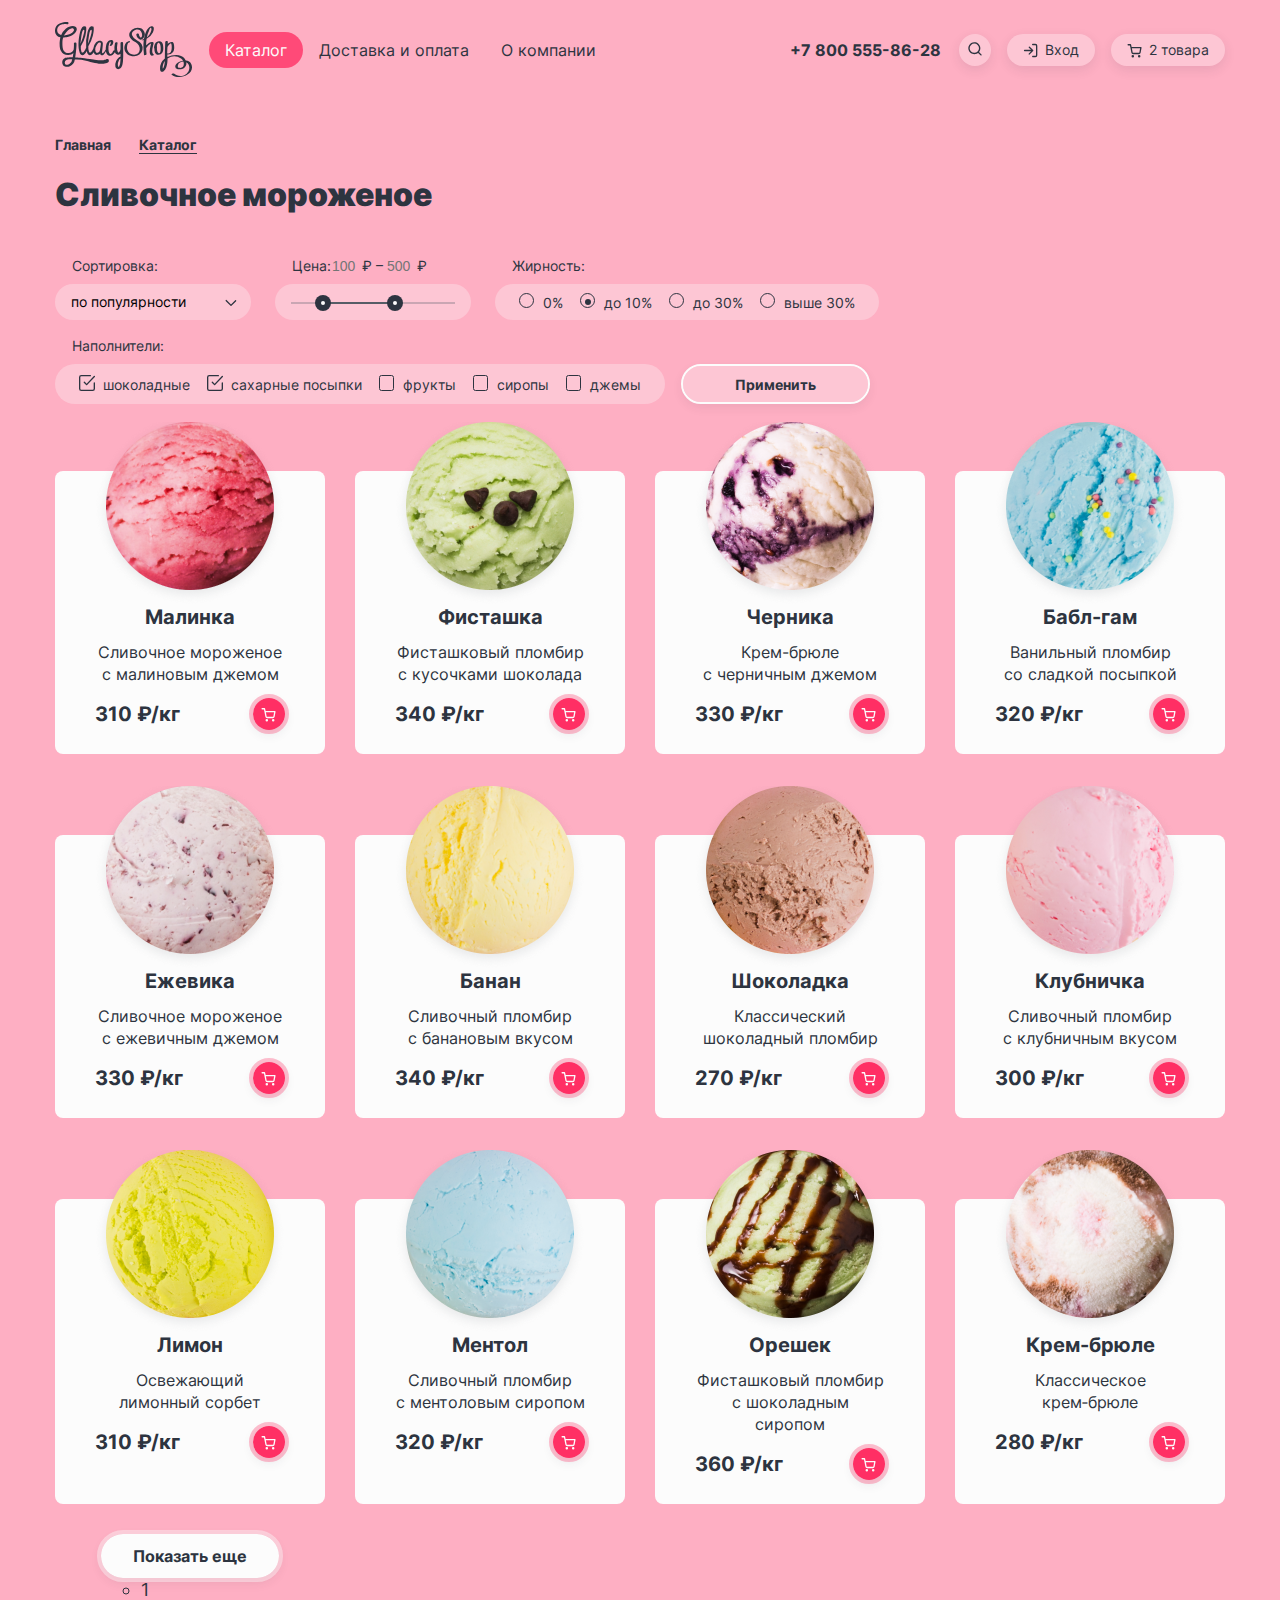
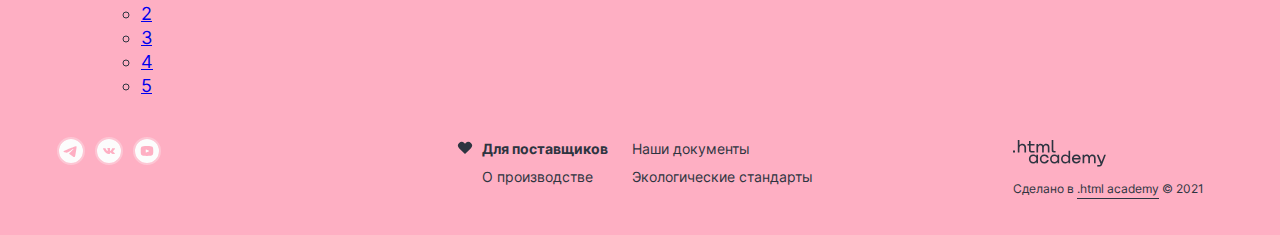
==== catalog.html @ 46d8afb8 "pagination-html" ====
<!DOCTYPE html>
<html lang="ru">

  <head>
    <meta charset="utf-8">
    <title>HTML Academy: Глейси</title>
    <link rel="stylesheet" href="styles/styles.css">
    <link rel="icon" href="favicon.ico"> <!-- 32×32 -->
  </head>

  <body class="body-pink body-blue body-orange">
    <div class="wrapper">
      <header class="main-header">
        <a class="logo-link logo-link-catalog" href="index.html">
          <img class="logo logo-header" src="images/logo-icon.svg" width="137" height="55.72"
            alt="Логотип интернет-магазина Глейси.">
        </a>
        <nav class="navigation-menu">
          <ul class="navigation-menu-list">
            <li class="navigation-menu-item">
              <button class="button button-link button-catalog button-link-current">
                Каталог
              </button>
              <div class="navigation-menu-within">
                <ul class="catalog-within-list">
                  <li class="catalog-within-item">
                    <a class="within-item-link button-within within-item-link-special" href="#">Новинки</a>
                  </li>
                  <li class="catalog-within-item">
                    <a class="within-item-link button-within" href="#">Сливочное</a>
                  </li>
                  <li class="catalog-within-item">
                    <a class="within-item-link button-within" href="#">Щербеты</a>
                  </li>
                  <li class="catalog-within-item">
                    <a class="within-item-link button-within" href="#">Фруктовый лед</a>
                  </li>
                  <li class="catalog-within-item">
                    <a class="within-item-link button-within" href="#">Мелорин</a>
                  </li>
                </ul>
              </div>
            </li>
            <li class="navigation-menu-item">
              <a class="button button-link" href="#">Доставка и оплата</a>
            </li>
            <li class="navigation-menu-item">
              <a class="button button-link" href="#">О компании</a>
            </li>
          </ul>
        </nav>
        <nav class="navigation-user">
          <ul class="navigation-user-list">
            <li class="navigation-user-item navigation-user-item-phone">
              <div class="header-contact">
                <h2 class="visually-hidden">Звоните на</h2>
                <a class="button button-link header-contact-phone" href="tel:+78005558628">+7 800 555-86-28</a>
              </div>
            </li>
            <li class="navigation-user-item">
              <button class="button button-header search-button" type="submit" value="Найти">
                <h2 class="visually-hidden">Найти</h2>
                <svg width="16" height="17" viewBox="0 0 16 17" fill="currentColor" xmlns="http://www.w3.org/2000/svg">
                  <path fill-rule="evenodd" clip-rule="evenodd"
                    d="M2.66 8.19a4.67 4.67 0 1 1 9.34 0 4.67 4.67 0 0 1-9.34 0Zm8.42 4.69a6 6 0 1 1 .94-.94l2.45 2.44a.67.67 0 1 1-.94.95l-2.45-2.45Z" />
                </svg>
              </button>
              <div class="popover popover-search">
                <form class="search-form">
                  <label class="visually-hidden" for="search-form">Введите наименование товара в поле для поиска</label>
                  <input class="field field-search-form" type="search" name="search-form" placeholder="Поиск по сайту"
                    id="search-form" required>
                  <button class="delete-button delete-button-search" type="reset">
                    <span class="visually-hidden">Удалить наименование из поля поиска</span>
                  </button>
                </form>
              </div>
            </li>
            <li class="navigation-user-item">
              <button class="button button-header log-in-button" type="button">
                <svg class="log-in-button-icon" width="16" height="17" viewBox="0 0 16 17" fill="currentColor"
                  xmlns="http://www.w3.org/2000/svg">
                  <path fill-rule="evenodd" clip-rule="evenodd"
                    d="M9 2.52c0-.36.3-.66.67-.66h2.66a2 2 0 0 1 2 2v9.33a2 2 0 0 1-2 2H9.67a.67.67 0 0 1 0-1.33h2.66a.67.67 0 0 0 .67-.67V3.86a.67.67 0 0 0-.67-.67H9.67A.67.67 0 0 1 9 2.52Zm-3.14 2.2a.67.67 0 0 1 .94 0l3.33 3.33a.69.69 0 0 1 .13.18.66.66 0 0 1-.13.77L6.8 12.33a.67.67 0 1 1-.94-.94l2.2-2.2h-6.4a.67.67 0 1 1 0-1.33h6.4l-2.2-2.2a.67.67 0 0 1 0-.94Z" />
                </svg>
                Вход
              </button>
              <div class="popover popover-log-in">
                <h2 class="popover-header-text">Личный кабинет</h2>
                <form class="log-in-email-form" method="get">
                  <label class="visually-hidden" for="log-in-email">Введите ваш е-майл</label>
                  <input class="field field-log-in-email" type="email" name="e-mail" placeholder="email@example.com"
                    id="log-in-email" required>
                  <label class="visually-hidden" for="log-in-password">Введите ваш пароль</label>
                  <input class="field field-log-in-password" type="password" name="password" id="log-in-password"
                    placeholder="000000" required>
                </form>
                <div class="popover-buttons">
                  <button class="button button-popover button-popover-get-in" type="submit"
                    value="log-in">Войти</button>
                  <a class="popover-link popover-link-forgot-password" href="#">Забыли пароль?</a>
                  <a class="popover-link popover-link-registration" href="#">Регистрация</a>
                </div>
              </div>
            </li>
            <li class="navigation-user-item">
              <button class="button button-header basket-button" type="button">
                <svg class="basket-button-icon" width="16" height="17" viewBox="0 0 16 17" fill="currentColor"
                  xmlns="http://www.w3.org/2000/svg">
                  <path fill-rule="evenodd" clip-rule="evenodd"
                    d="M1.17 2.1a.67.67 0 0 0 0 1.34h1.77l.47 2.34v.05l.97 4.83a1.83 1.83 0 0 0 1.82 1.47h5.62a1.83 1.83 0 0 0 1.82-1.47l.93-4.86a.67.67 0 0 0-.66-.8h-9.3l-.47-2.36a.67.67 0 0 0-.66-.53H1.17Zm4.52 8.3-.81-4.06h8.23l-.78 4.07a.5.5 0 0 1-.49.39H6.18a.5.5 0 0 1-.49-.4Zm-1.13 3.96a1.25 1.25 0 1 1 2.49 0 1.25 1.25 0 0 1-2.5 0Zm6.37 0a1.25 1.25 0 1 1 2.5 0 1.25 1.25 0 0 1-2.5 0Z" />
                </svg>
                <span class="basket-number-of-products">
                  2
                </span>
                товара
              </button>
              <div class="popover popover-basket">
                <h2 class="popover-header-text">Корзина</h2>
                <ul class="basket-list">
                  <li class="basket-item">
                    <a class="basket-link" href="#">
                      <img class="basket-image basket-item-image-rasberry-ice-cream"
                        src="./images/rasberry-scoop-mini.png" width="46" height="46" alt="Морожное Малинка.">
                      <p class="basket-item-description">Малинка</p>
                      <p class="basket-item-description-amount">1 кг х 310 ₽</p>
                      <span class="basket-item-amount">
                        310 ₽
                      </span>
                    </a>
                    <button class="delete-button">
                      <span class="visually-hidden">Удалить товар из корзины</span>
                    </button>
                  </li>
                  <li class="basket-item">
                    <a class="basket-link" href="#">
                      <img class="basket-image basket-item-image-bubble-gum-ice-cream"
                        src="./images/bubble-gum-scoop-mini.png" width="46" height="46" alt="Морожное Бабл-гам.">
                      <p class="basket-item-description">Бабл-гам</p>
                      <p class="basket-item-description-amount">1,5 кг х 320 ₽</p>
                      <span class="basket-item-amount">
                        480 ₽
                      </span>
                    </a>
                    <button class="delete-button">
                      <span class="visually-hidden">Удалить товар из корзины</span>
                    </button>
                  </li>
                </ul>
                <div class="popover-buttons popover-buttons-basket">
                  <a class="button button-popover popover-basket-button" href="#">Оформить заказ</a>
                  <p class="full-amount-text">Итого: 790 ₽</p>
                </div>
              </div>
              <div class="popover popover-basket-no-items">
                <span class="popover-basket-no-items-text">Ваша корзина пока пуста</span>
              </div>
            </li>
          </ul>
        </nav>
      </header>
      <main class="main-container main-inner">
        <section class="catalog-filter-block">
          <header class="inner-header">
            <h1 class="inner-header-title">Сливочное мороженое</h1>
            <ul class="breadcrumbs">
              <li class="breadcrumbs-item">
                <a class="breadcrumbs-link" href="index.html">Главная</a>
              </li>
              <li class="breadcrumbs-item">
                <a class="breadcrumbs-link breadcrumbs-link-current" href="#">Каталог</a>
              </li>
            </ul>
          </header>
          <div class="sorted-form-block">
            <h2 class="visually-hidden">Список гостиниц с фильтрами</h2>
            <form class="catalog-filter" action="https://echo.htmlacademy.ru/" method="get">
              <fieldset class="catalog-filter-group">
                <legend class="catalog-filter-title">Сортировка:</legend>
                <select class="select-control" aria-label="Сортировка">
                  <option value="cheap">по популярности</option>
                  <option value="expensive">по цене</option>
                  <option value="popular">по названию</option>
                </select>
              </fieldset>
              <fieldset class="catalog-filter-group catalog-filter-price-group">
                <legend class="catalog-filter-title catalog-filter-title-price">Цена:</legend>
                <div class="catalog-filter-price-range">
                  <input class="catalog-filter-price-range-field" type="number" name="product-price" placeholder="100"
                    id="from"><label class="catalog-filter-price-range-label" for="from">₽ &ndash;&nbsp;</label>
                  <input class="catalog-filter-price-range-field" type="number" name="product-price" placeholder="500"
                    id="to"><label class="catalog-filter-price-range-label" for="to">₽</label>
                </div>
                <div class="range-scale">
                  <div class="range-bar">
                    <button class="range-toggle toggle-min">
                      <span class="visually-hidden">Изменить минимальную цену.</span>
                    </button>
                    <button class="range-toggle toggle-max">
                      <span class="visually-hidden">Изменить максимальную цену.</span>
                    </button>
                  </div>
                </div>
              </fieldset>
              <fieldset class="catalog-filter-group">
                <legend class="catalog-filter-title">Жирность:</legend>
                <div class="control-field">
                  <label class="control">
                    <input class="visually-hidden control-input" type="radio" name="product-group" value="0%">
                    <span class="control-label control-mark-radio">0%</span>
                  </label>
                  <label class="control">
                    <input class="visually-hidden control-input" type="radio" name="product-group" value="less-then-10%"
                      checked>
                    <span class="control-label control-mark-radio">до 10%</span>
                  </label>
                  <label class="control">
                    <input class="visually-hidden control-input" type="radio" name="product-group"
                      value="less-then-30%">
                    <span class="control-label control-mark-radio">до 30%</span>
                  </label>
                  <label class="control">
                    <input class="visually-hidden control-input" type="radio" name="product-group"
                      value="more-then-30%">
                    <span class="control-label control-mark-radio">выше 30%</span>
                  </label>
                </div>
              </fieldset>
              <fieldset class="catalog-filter-group">
                <legend class="catalog-filter-title">Наполнители:</legend>
                <div class="control-field control-field-checkbox">
                  <label class="control">
                    <input class="visually-hidden control-input" type="checkbox" name="control-pool" checked>
                    <span class="control-label control-mark-checkbox">шоколадные</span>
                  </label>
                  <label class="control">
                    <input class="visually-hidden control-input" type="checkbox" name="control-carpark" checked>
                    <span class="control-label control-mark-checkbox">сахарные посыпки</span>
                  </label>
                  <label class="control">
                    <input class="visually-hidden control-input" type="checkbox" name="control-wi-fi">
                    <span class="control-label control-mark-checkbox">фрукты</span>
                  </label>
                  <label class="control">
                    <input class="visually-hidden control-input" type="checkbox" name="control-wi-fi">
                    <span class="control-label control-mark-checkbox">сиропы</span>
                  </label>
                  <label class="control">
                    <input class="visually-hidden control-input" type="checkbox" name="control-wi-fi">
                    <span class="control-label control-mark-checkbox">джемы</span>
                  </label>
                </div>
              </fieldset>
              <button class="button catalog-filter-button" type="submit">Применить</button>
            </form>
          </div>
        </section>
        <section class="ice-cream-catalog popular-ice-cream">
          <h2 class="visually-hidden">Отсортированные виды нашего мороженого</h2>
          <ul class="popular-ice-cream-list">
            <li class="popular-ice-cream-item">
              <h3 class="popular-ice-cream-item-title">Малинка</h3>
              <p class="popular-ice-cream-item-text">Сливочное мороженое с малиновым джемом</p>
              <img class="popular-ice-cream-item-image image-rasberry-scoope"
                src="images/scoops-images/rasberry-scoop.png" width="270" height="184" alt="Малинка.">
              <div class="price-and-button">
                <b class="price">310 ₽/кг</b>
                <button class="button button-popover basket-item-button" type="button">
                  <svg width="16" height="17" viewBox="0 0 16 17" fill="currentColor"
                    xmlns="http://www.w3.org/2000/svg">
                    <path fill-rule="evenodd" clip-rule="evenodd"
                      d="M1.17 2.1a.67.67 0 0 0 0 1.34h1.77l.47 2.34v.05l.97 4.83a1.83 1.83 0 0 0 1.82 1.47h5.62a1.83 1.83 0 0 0 1.82-1.47l.93-4.86a.67.67 0 0 0-.66-.8h-9.3l-.47-2.36a.67.67 0 0 0-.66-.53H1.17Zm4.52 8.3-.81-4.06h8.23l-.78 4.07a.5.5 0 0 1-.49.39H6.18a.5.5 0 0 1-.49-.4Zm-1.13 3.96a1.25 1.25 0 1 1 2.49 0 1.25 1.25 0 0 1-2.5 0Zm6.37 0a1.25 1.25 0 1 1 2.5 0 1.25 1.25 0 0 1-2.5 0Z" />
                  </svg>
                </button>
              </div>
            </li>
            <li class="popular-ice-cream-item">
              <h3 class="popular-ice-cream-item-title">Фисташка</h3>
              <p class="popular-ice-cream-item-text">Фисташковый пломбир с кусочками шоколада</p>
              <img class="popular-ice-cream-item-image image-pistachio-scoope"
                src="images/scoops-images/pistachio-scoop.png" width="270" height="184" alt="Фисташка.">
              <div class="price-and-button">
                <b class="price">340 ₽/кг</b>
                <button class="button button-popover basket-item-button" type="button">
                  <svg width="16" height="17" viewBox="0 0 16 17" fill="currentColor"
                    xmlns="http://www.w3.org/2000/svg">
                    <path fill-rule="evenodd" clip-rule="evenodd"
                      d="M1.17 2.1a.67.67 0 0 0 0 1.34h1.77l.47 2.34v.05l.97 4.83a1.83 1.83 0 0 0 1.82 1.47h5.62a1.83 1.83 0 0 0 1.82-1.47l.93-4.86a.67.67 0 0 0-.66-.8h-9.3l-.47-2.36a.67.67 0 0 0-.66-.53H1.17Zm4.52 8.3-.81-4.06h8.23l-.78 4.07a.5.5 0 0 1-.49.39H6.18a.5.5 0 0 1-.49-.4Zm-1.13 3.96a1.25 1.25 0 1 1 2.49 0 1.25 1.25 0 0 1-2.5 0Zm6.37 0a1.25 1.25 0 1 1 2.5 0 1.25 1.25 0 0 1-2.5 0Z" />
                  </svg>
                </button>
              </div>
            </li>
            <li class="popular-ice-cream-item">
              <h3 class="popular-ice-cream-item-title">Черника</h3>
              <p class="popular-ice-cream-item-text">Крем-брюле с&nbsp;черничным джемом</p>
              <img class="popular-ice-cream-item-image image-blueberry-scoope"
                src="images/scoops-images/blueberry-scoop.png" width="270" height="184" alt="Черника.">
              <div class="price-and-button">
                <b class="price">330 ₽/кг</b>
                <button class="button button-popover basket-item-button" type="button">
                  <svg width="16" height="17" viewBox="0 0 16 17" fill="currentColor"
                    xmlns="http://www.w3.org/2000/svg">
                    <path fill-rule="evenodd" clip-rule="evenodd"
                      d="M1.17 2.1a.67.67 0 0 0 0 1.34h1.77l.47 2.34v.05l.97 4.83a1.83 1.83 0 0 0 1.82 1.47h5.62a1.83 1.83 0 0 0 1.82-1.47l.93-4.86a.67.67 0 0 0-.66-.8h-9.3l-.47-2.36a.67.67 0 0 0-.66-.53H1.17Zm4.52 8.3-.81-4.06h8.23l-.78 4.07a.5.5 0 0 1-.49.39H6.18a.5.5 0 0 1-.49-.4Zm-1.13 3.96a1.25 1.25 0 1 1 2.49 0 1.25 1.25 0 0 1-2.5 0Zm6.37 0a1.25 1.25 0 1 1 2.5 0 1.25 1.25 0 0 1-2.5 0Z" />
                  </svg>
                </button>
              </div>
            </li>
            <li class="popular-ice-cream-item">
              <h3 class="popular-ice-cream-item-title">Бабл-гам</h3>
              <p class="popular-ice-cream-item-text">Ванильный пломбир со&nbsp;сладкой посыпкой</p>
              <img class="popular-ice-cream-item-image image-bubble-gum-scoope"
                src="images/scoops-images/bubble-gum-scoop.png" width="270" height="184" alt="Бабл-гам.">
              <div class="price-and-button">
                <b class="price">320 ₽/кг</b>
                <button class="button button-popover basket-item-button" type="button">
                  <svg width="16" height="17" viewBox="0 0 16 17" fill="currentColor"
                    xmlns="http://www.w3.org/2000/svg">
                    <path fill-rule="evenodd" clip-rule="evenodd"
                      d="M1.17 2.1a.67.67 0 0 0 0 1.34h1.77l.47 2.34v.05l.97 4.83a1.83 1.83 0 0 0 1.82 1.47h5.62a1.83 1.83 0 0 0 1.82-1.47l.93-4.86a.67.67 0 0 0-.66-.8h-9.3l-.47-2.36a.67.67 0 0 0-.66-.53H1.17Zm4.52 8.3-.81-4.06h8.23l-.78 4.07a.5.5 0 0 1-.49.39H6.18a.5.5 0 0 1-.49-.4Zm-1.13 3.96a1.25 1.25 0 1 1 2.49 0 1.25 1.25 0 0 1-2.5 0Zm6.37 0a1.25 1.25 0 1 1 2.5 0 1.25 1.25 0 0 1-2.5 0Z" />
                  </svg>
                </button>
              </div>
            </li>
            <li class="popular-ice-cream-item">
              <h3 class="popular-ice-cream-item-title">Ежевика</h3>
              <p class="popular-ice-cream-item-text">Сливочное мороженое с ежевичным джемом</p>
              <img class="popular-ice-cream-item-image image-rasberry-scoope"
                src="images/scoops-images/blackberry-scoop.png" width="270" height="184" alt="Малинка.">
              <div class="price-and-button">
                <b class="price">330 ₽/кг</b>
                <button class="button button-popover basket-item-button" type="button">
                  <svg width="16" height="17" viewBox="0 0 16 17" fill="currentColor"
                    xmlns="http://www.w3.org/2000/svg">
                    <path fill-rule="evenodd" clip-rule="evenodd"
                      d="M1.17 2.1a.67.67 0 0 0 0 1.34h1.77l.47 2.34v.05l.97 4.83a1.83 1.83 0 0 0 1.82 1.47h5.62a1.83 1.83 0 0 0 1.82-1.47l.93-4.86a.67.67 0 0 0-.66-.8h-9.3l-.47-2.36a.67.67 0 0 0-.66-.53H1.17Zm4.52 8.3-.81-4.06h8.23l-.78 4.07a.5.5 0 0 1-.49.39H6.18a.5.5 0 0 1-.49-.4Zm-1.13 3.96a1.25 1.25 0 1 1 2.49 0 1.25 1.25 0 0 1-2.5 0Zm6.37 0a1.25 1.25 0 1 1 2.5 0 1.25 1.25 0 0 1-2.5 0Z" />
                  </svg>
                </button>
              </div>
            </li>
            <li class="popular-ice-cream-item">
              <h3 class="popular-ice-cream-item-title">Банан</h3>
              <p class="popular-ice-cream-item-text">Сливочный пломбир с&nbsp;банановым вкусом</p>
              <img class="popular-ice-cream-item-image image-rasberry-scoope"
                src="images/scoops-images/banana-scoop.png" width="270" height="184" alt="Малинка.">
              <div class="price-and-button">
                <b class="price">340 ₽/кг</b>
                <button class="button button-popover basket-item-button" type="button">
                  <svg width="16" height="17" viewBox="0 0 16 17" fill="currentColor"
                    xmlns="http://www.w3.org/2000/svg">
                    <path fill-rule="evenodd" clip-rule="evenodd"
                      d="M1.17 2.1a.67.67 0 0 0 0 1.34h1.77l.47 2.34v.05l.97 4.83a1.83 1.83 0 0 0 1.82 1.47h5.62a1.83 1.83 0 0 0 1.82-1.47l.93-4.86a.67.67 0 0 0-.66-.8h-9.3l-.47-2.36a.67.67 0 0 0-.66-.53H1.17Zm4.52 8.3-.81-4.06h8.23l-.78 4.07a.5.5 0 0 1-.49.39H6.18a.5.5 0 0 1-.49-.4Zm-1.13 3.96a1.25 1.25 0 1 1 2.49 0 1.25 1.25 0 0 1-2.5 0Zm6.37 0a1.25 1.25 0 1 1 2.5 0 1.25 1.25 0 0 1-2.5 0Z" />
                  </svg>
                </button>
              </div>
            </li>
            <li class="popular-ice-cream-item">
              <h3 class="popular-ice-cream-item-title">Шоколадка</h3>
              <p class="popular-ice-cream-item-text">Классический шоколадный пломбир</p>
              <img class="popular-ice-cream-item-image image-rasberry-scoope"
                src="images/scoops-images/chocolate-scoop.png" width="270" height="184" alt="Малинка.">
              <div class="price-and-button">
                <b class="price">270 ₽/кг</b>
                <button class="button button-popover basket-item-button" type="button">
                  <svg width="16" height="17" viewBox="0 0 16 17" fill="currentColor"
                    xmlns="http://www.w3.org/2000/svg">
                    <path fill-rule="evenodd" clip-rule="evenodd"
                      d="M1.17 2.1a.67.67 0 0 0 0 1.34h1.77l.47 2.34v.05l.97 4.83a1.83 1.83 0 0 0 1.82 1.47h5.62a1.83 1.83 0 0 0 1.82-1.47l.93-4.86a.67.67 0 0 0-.66-.8h-9.3l-.47-2.36a.67.67 0 0 0-.66-.53H1.17Zm4.52 8.3-.81-4.06h8.23l-.78 4.07a.5.5 0 0 1-.49.39H6.18a.5.5 0 0 1-.49-.4Zm-1.13 3.96a1.25 1.25 0 1 1 2.49 0 1.25 1.25 0 0 1-2.5 0Zm6.37 0a1.25 1.25 0 1 1 2.5 0 1.25 1.25 0 0 1-2.5 0Z" />
                  </svg>
                </button>
              </div>
            </li>
            <li class="popular-ice-cream-item">
              <h3 class="popular-ice-cream-item-title">Клубничка</h3>
              <p class="popular-ice-cream-item-text">Сливочный пломбир с&nbsp;клубничным вкусом</p>
              <img class="popular-ice-cream-item-image image-rasberry-scoope"
                src="images/scoops-images/strawberry-scoop.png" width="270" height="184" alt="Малинка.">
              <div class="price-and-button">
                <b class="price">300 ₽/кг</b>
                <button class="button button-popover basket-item-button" type="button">
                  <svg width="16" height="17" viewBox="0 0 16 17" fill="currentColor"
                    xmlns="http://www.w3.org/2000/svg">
                    <path fill-rule="evenodd" clip-rule="evenodd"
                      d="M1.17 2.1a.67.67 0 0 0 0 1.34h1.77l.47 2.34v.05l.97 4.83a1.83 1.83 0 0 0 1.82 1.47h5.62a1.83 1.83 0 0 0 1.82-1.47l.93-4.86a.67.67 0 0 0-.66-.8h-9.3l-.47-2.36a.67.67 0 0 0-.66-.53H1.17Zm4.52 8.3-.81-4.06h8.23l-.78 4.07a.5.5 0 0 1-.49.39H6.18a.5.5 0 0 1-.49-.4Zm-1.13 3.96a1.25 1.25 0 1 1 2.49 0 1.25 1.25 0 0 1-2.5 0Zm6.37 0a1.25 1.25 0 1 1 2.5 0 1.25 1.25 0 0 1-2.5 0Z" />
                  </svg>
                </button>
              </div>
            </li>
            <li class="popular-ice-cream-item">
              <h3 class="popular-ice-cream-item-title">Лимон</h3>
              <p class="popular-ice-cream-item-text">Освежающий лимонный сорбет</p>
              <img class="popular-ice-cream-item-image image-rasberry-scoope"
                src="images/scoops-images/lemon-scoop.png" width="270" height="184" alt="Малинка.">
              <div class="price-and-button">
                <b class="price">310 ₽/кг</b>
                <button class="button button-popover basket-item-button" type="button">
                  <svg width="16" height="17" viewBox="0 0 16 17" fill="currentColor"
                    xmlns="http://www.w3.org/2000/svg">
                    <path fill-rule="evenodd" clip-rule="evenodd"
                      d="M1.17 2.1a.67.67 0 0 0 0 1.34h1.77l.47 2.34v.05l.97 4.83a1.83 1.83 0 0 0 1.82 1.47h5.62a1.83 1.83 0 0 0 1.82-1.47l.93-4.86a.67.67 0 0 0-.66-.8h-9.3l-.47-2.36a.67.67 0 0 0-.66-.53H1.17Zm4.52 8.3-.81-4.06h8.23l-.78 4.07a.5.5 0 0 1-.49.39H6.18a.5.5 0 0 1-.49-.4Zm-1.13 3.96a1.25 1.25 0 1 1 2.49 0 1.25 1.25 0 0 1-2.5 0Zm6.37 0a1.25 1.25 0 1 1 2.5 0 1.25 1.25 0 0 1-2.5 0Z" />
                  </svg>
                </button>
              </div>
            </li>
            <li class="popular-ice-cream-item">
              <h3 class="popular-ice-cream-item-title">Ментол</h3>
              <p class="popular-ice-cream-item-text">Сливочный пломбир с&nbsp;ментоловым сиропом</p>
              <img class="popular-ice-cream-item-image image-rasberry-scoope"
                src="images/scoops-images/mint-scoop.png" width="270" height="184" alt="Малинка.">
              <div class="price-and-button">
                <b class="price">320 ₽/кг</b>
                <button class="button button-popover basket-item-button" type="button">
                  <svg width="16" height="17" viewBox="0 0 16 17" fill="currentColor"
                    xmlns="http://www.w3.org/2000/svg">
                    <path fill-rule="evenodd" clip-rule="evenodd"
                      d="M1.17 2.1a.67.67 0 0 0 0 1.34h1.77l.47 2.34v.05l.97 4.83a1.83 1.83 0 0 0 1.82 1.47h5.62a1.83 1.83 0 0 0 1.82-1.47l.93-4.86a.67.67 0 0 0-.66-.8h-9.3l-.47-2.36a.67.67 0 0 0-.66-.53H1.17Zm4.52 8.3-.81-4.06h8.23l-.78 4.07a.5.5 0 0 1-.49.39H6.18a.5.5 0 0 1-.49-.4Zm-1.13 3.96a1.25 1.25 0 1 1 2.49 0 1.25 1.25 0 0 1-2.5 0Zm6.37 0a1.25 1.25 0 1 1 2.5 0 1.25 1.25 0 0 1-2.5 0Z" />
                  </svg>
                </button>
              </div>
            </li>
            <li class="popular-ice-cream-item">
              <h3 class="popular-ice-cream-item-title">Орешек</h3>
              <p class="popular-ice-cream-item-text">Фисташковый пломбир с шоколадным сиропом</p>
              <img class="popular-ice-cream-item-image image-rasberry-scoope"
                src="images/scoops-images/nut-scoop.png" width="270" height="184" alt="Малинка.">
              <div class="price-and-button">
                <b class="price">360 ₽/кг</b>
                <button class="button button-popover basket-item-button" type="button">
                  <svg width="16" height="17" viewBox="0 0 16 17" fill="currentColor"
                    xmlns="http://www.w3.org/2000/svg">
                    <path fill-rule="evenodd" clip-rule="evenodd"
                      d="M1.17 2.1a.67.67 0 0 0 0 1.34h1.77l.47 2.34v.05l.97 4.83a1.83 1.83 0 0 0 1.82 1.47h5.62a1.83 1.83 0 0 0 1.82-1.47l.93-4.86a.67.67 0 0 0-.66-.8h-9.3l-.47-2.36a.67.67 0 0 0-.66-.53H1.17Zm4.52 8.3-.81-4.06h8.23l-.78 4.07a.5.5 0 0 1-.49.39H6.18a.5.5 0 0 1-.49-.4Zm-1.13 3.96a1.25 1.25 0 1 1 2.49 0 1.25 1.25 0 0 1-2.5 0Zm6.37 0a1.25 1.25 0 1 1 2.5 0 1.25 1.25 0 0 1-2.5 0Z" />
                  </svg>
                </button>
              </div>
            </li>
            <li class="popular-ice-cream-item">
              <h3 class="popular-ice-cream-item-title">Крем-брюле</h3>
              <p class="popular-ice-cream-item-text">Классическое крем&#8209;брюле</p>
              <img class="popular-ice-cream-item-image image-rasberry-scoope"
                src="images/scoops-images/creme-brulee-scoop.png" width="270" height="184" alt="Малинка.">
              <div class="price-and-button">
                <b class="price">280 ₽/кг</b>
                <button class="button button-popover basket-item-button" type="button">
                  <svg width="16" height="17" viewBox="0 0 16 17" fill="currentColor"
                    xmlns="http://www.w3.org/2000/svg">
                    <path fill-rule="evenodd" clip-rule="evenodd"
                      d="M1.17 2.1a.67.67 0 0 0 0 1.34h1.77l.47 2.34v.05l.97 4.83a1.83 1.83 0 0 0 1.82 1.47h5.62a1.83 1.83 0 0 0 1.82-1.47l.93-4.86a.67.67 0 0 0-.66-.8h-9.3l-.47-2.36a.67.67 0 0 0-.66-.53H1.17Zm4.52 8.3-.81-4.06h8.23l-.78 4.07a.5.5 0 0 1-.49.39H6.18a.5.5 0 0 1-.49-.4Zm-1.13 3.96a1.25 1.25 0 1 1 2.49 0 1.25 1.25 0 0 1-2.5 0Zm6.37 0a1.25 1.25 0 1 1 2.5 0 1.25 1.25 0 0 1-2.5 0Z" />
                  </svg>
                </button>
              </div>
            </li>
            <li class="catalog-item-button-pagination">
              <button class="button button-ice-cream-catalog">Показать еще</button>
              <ul class="pagination">
                <li class="pagination-item">
                  <a class="pagination-link">1</a>
                </li>
                <li class="pagination-item">
                  <a class="pagination-link" href="#">2</a>
                </li>
                <li class="pagination-item">
                  <a class="pagination-link pagination-current" href="#">3</a>
                </li>
                <li class="pagination-item">
                  <a class="pagination-link" href="#">4</a>
                </li>
                <li class="pagination-item">
                  <a class="pagination-link" href="#">5</a>
                </li>
              </ul>
            </li>
          </ul>
        </section>
      </main>
      <footer class="main-footer">
        <ul class="social-list footer-social-list">
          <h2 class="visually-hidden">Социальные сети</h2>
          <li class="social-item">
            <a class="social-button button-telegram" href="https://t.me/htmlacademy">
              <span class="visually-hidden">Наш Телеграм</span>
              <svg width="28" height="28" viewBox="0 0 28 28" fill="none" xmlns="http://www.w3.org/2000/svg">
                <path fill-rule="evenodd" clip-rule="evenodd"
                  d="M26 14a12 12 0 1 1-24 0 12 12 0 0 1 24 0Zm-11.57-3.14c-1.17.48-3.5 1.49-7 3.01-.57.23-.86.45-.9.67-.04.36.42.5 1.04.7l.27.08c.6.2 1.43.44 1.86.45.39 0 .82-.16 1.3-.48 3.27-2.21 4.96-3.33 5.06-3.35.08-.02.18-.04.25.02.07.07.07.18.06.22-.05.19-1.84 1.86-2.77 2.72a28.24 28.24 0 0 0-.82.79c-.57.54-1 .96.02 1.63.5.32.89.59 1.28.85a88.77 88.77 0 0 0 1.8 1.23c.5.35.95.67 1.5.62.32-.03.66-.33.82-1.23.4-2.13 1.18-6.73 1.36-8.63.01-.16 0-.31-.02-.47a.5.5 0 0 0-.17-.33.78.78 0 0 0-.46-.14c-.46.01-1.15.25-4.48 1.64Z"
                  fill="#FCFCFC" />
                <rect x="1" y="1" width="26" height="26" rx="13" stroke="#FCFCFC" stroke-opacity=".3"
                  stroke-width="2" />
              </svg>
            </a>
          </li>
          <li class="social-item">
            <a class="social-button button-vkontakte" href="https://vk.com/htmlacademy">
              <span class="visually-hidden">Наша страница Вконтакте</span>
              <svg width="28" height="28" viewBox="0 0 28 28" fill="none" xmlns="http://www.w3.org/2000/svg">
                <path fill-rule="evenodd" clip-rule="evenodd"
                  d="M26 14a12 12 0 1 1-24 0 12 12 0 0 1 24 0Zm-11.41 2.97h-.72s-1.58.09-2.98-1.18c-1.52-1.39-2.86-4.14-2.86-4.14s-.07-.18 0-.27c.1-.1.36-.1.36-.1l1.72-.01s.16.02.27.1c.1.05.15.17.15.17s.28.61.65 1.17c.71 1.08 1.05 1.32 1.29 1.2.35-.16.25-1.53.25-1.53s0-.5-.18-.71c-.14-.17-.41-.22-.53-.24-.1-.01.06-.2.26-.3.31-.13.86-.13 1.5-.13.5 0 .65.03.84.07.46.1.44.41.41 1.08l-.02.7v.18c-.01.34-.02.73.23.88.13.07.45 0 1.26-1.19.38-.56.66-1.23.66-1.23s.07-.12.16-.17c.1-.05.24-.04.24-.04h1.8s.54-.06.63.15c.1.23-.2.75-.94 1.61-.7.82-1.03 1.12-1 1.38.01.2.23.38.66.72.89.73 1.13 1.1 1.18 1.2l.01.01c.4.58-.44.62-.44.62l-1.6.02s-.34.06-.8-.2a3.94 3.94 0 0 1-.69-.6c-.33-.34-.65-.66-.91-.58-.45.12-.44.96-.44.96s0 .18-.1.28c-.1.1-.32.12-.32.12Z"
                  fill="#FCFCFC" />
                <rect x="1" y="1" width="26" height="26" rx="13" stroke="#FCFCFC" stroke-opacity=".3"
                  stroke-width="2" />
              </svg>
            </a>
          </li>
          <li class="social-item">
            <a class="social-button button-youtube" href="https://www.youtube.com/user/htmlacademyru">
              <span class="visually-hidden">Наш Ютуб</span>
              <svg width="28" height="28" viewBox="0 0 28 28" fill="none" xmlns="http://www.w3.org/2000/svg">
                <path
                  d="m16 13.8-2.8-1.32c-.25-.11-.45.01-.45.29v2.46c0 .28.2.4.45.29L16 14.2c.25-.12.25-.3 0-.42ZM14 2a12 12 0 1 0 0 24 12 12 0 0 0 0-24Zm0 16.88c-6.14 0-6.25-.56-6.25-4.88s.1-4.88 6.25-4.88c6.14 0 6.25.56 6.25 4.88s-.1 4.88-6.25 4.88Z"
                  fill="#FCFCFC" />
                <rect x="1" y="1" width="26" height="26" rx="13" stroke="#FCFCFC" stroke-opacity=".3"
                  stroke-width="2" />
              </svg>
            </a>
          </li>
        </ul>
        <ul class="footer-menu-list">
          <h2 class="visually-hidden">Ссыслки на полезную информацию.</h2>
          <li class="footer-menu-item">
            <a class="footer-link footer-link-favourite" href="#">Для поставщиков</a>
          </li>
          <li class="footer-menu-item">
            <a class="footer-link" href="#">Наши документы</a>
          </li>
          <li class="footer-menu-item">
            <a class="footer-link" href="#">О производстве</a>
          </li>
          <li class="footer-menu-item">
            <a class="footer-link" href="#">Экологические стандарты</a>
          </li>
        </ul>
        <div class="footer-link-creator">
          <h2 class="visually-hidden">Сайт разработчика</h2>
          <a class="footer-link-icon" href="https://htmlacademy.ru/">
            <span class="visually-hidden">Логотип разаботчика-htmlacademy</span>
            <svg width="93" height="27" viewBox="0 0 93 27" fill="currentColor" xmlns="http://www.w3.org/2000/svg">
              <g clip-path="url(#a)" fill="#2D3440">
                <path
                  d="M0 10.42v2.08h1.99v-2.08H0ZM9.42 3.66c-1.26 0-2.28.58-2.92 1.4h-.07V0H4.79v12.5h1.64V8.21c0-1.72 1.07-2.95 2.64-2.95 1.49 0 2.35 1.11 2.35 2.6v4.64h1.65V7.57c0-2.38-1.47-3.9-3.65-3.9ZM21.53 3.9h-3.9V.88H16V3.9h-1.55v1.6h1.55v4.84c0 1.39.78 2.15 2.18 2.15h3.36v-1.61H18.5c-.55 0-.86-.32-.86-.86V5.5h3.89V3.9ZM33.25 3.68c-1.3 0-2.31.64-2.86 1.67h-.06a2.9 2.9 0 0 0-2.71-1.67c-1.14 0-2 .6-2.52 1.46h-.07V3.9h-1.58v8.59h1.65V8.09c0-1.61.84-2.8 2.12-2.83 1.21-.03 1.92.83 1.92 2.14v5.1h1.64V7.95c0-1.93 1.14-2.69 2.13-2.69 1.2 0 1.9.83 1.9 2.14v5.1h1.64V7.22c0-2.08-1.17-3.54-3.2-3.54ZM38.68 10.28c0 1.4.8 2.22 2.26 2.22h1.63v-1.6h-1.39c-.55 0-.86-.31-.86-.85V0h-1.64v10.28ZM23.38 15.94h-.07a3.75 3.75 0 0 0-3.07-1.49c-2.54-.03-4.36 1.85-4.36 4.5 0 2.68 1.85 4.56 4.34 4.53a3.66 3.66 0 0 0 3.09-1.57h.07v1.33H25v-8.55h-1.62v1.25Zm-2.91 5.95a2.83 2.83 0 0 1-2.95-2.93 2.83 2.83 0 0 1 2.95-2.94c1.75 0 2.89 1.31 2.89 2.94 0 1.6-1.14 2.93-2.9 2.93ZM35.75 17.8a4.28 4.28 0 0 0-4.36-3.35 4.37 4.37 0 0 0-4.54 4.5 4.39 4.39 0 0 0 4.54 4.53 4.3 4.3 0 0 0 4.36-3.4h-1.71a2.68 2.68 0 0 1-2.63 1.83 2.84 2.84 0 0 1-2.91-2.95 2.82 2.82 0 0 1 2.9-2.94 2.7 2.7 0 0 1 2.64 1.78h1.71ZM44.55 15.94h-.07a3.75 3.75 0 0 0-3.07-1.49c-2.54-.03-4.36 1.85-4.36 4.5 0 2.68 1.85 4.56 4.34 4.53a3.66 3.66 0 0 0 3.09-1.57h.07v1.33h1.62v-8.55h-1.62v1.25Zm-2.91 5.95a2.83 2.83 0 0 1-2.95-2.93 2.83 2.83 0 0 1 2.95-2.94c1.75 0 2.89 1.31 2.89 2.94 0 1.6-1.14 2.93-2.9 2.93ZM55.52 16.02h-.07a3.73 3.73 0 0 0-3.08-1.57c-2.5-.03-4.35 1.85-4.35 4.52 0 2.66 1.82 4.54 4.37 4.5A3.74 3.74 0 0 0 55.43 22h.09v1.25h1.63V10.8h-1.63v5.21Zm-2.9 5.89a2.83 2.83 0 0 1-2.95-2.94 2.83 2.83 0 0 1 2.94-2.93c1.75 0 2.9 1.33 2.9 2.93a2.82 2.82 0 0 1-2.9 2.94ZM63.34 14.45a4.36 4.36 0 0 0-4.43 4.52c0 2.44 1.7 4.5 4.47 4.5 2 0 3.62-1.08 4.19-2.9h-1.71c-.39.82-1.3 1.34-2.41 1.34-1.56 0-2.67-1.04-2.79-2.37h7.08c.23-2.84-1.56-5.09-4.4-5.09Zm-.03 1.57a2.6 2.6 0 0 1 2.65 2.07H60.7a2.57 2.57 0 0 1 2.61-2.07ZM79.41 14.47c-1.31 0-2.32.64-2.87 1.66h-.05c-.5-1-1.44-1.66-2.72-1.66-1.14 0-2.01.6-2.53 1.45h-.07v-1.23H69.6v8.55h1.65v-4.39c0-1.6.85-2.78 2.13-2.81 1.21-.03 1.92.83 1.92 2.12v5.08h1.65v-4.52c0-1.92 1.14-2.68 2.13-2.68 1.2 0 1.9.83 1.9 2.12v5.08h1.65v-5.25c0-2.07-1.18-3.52-3.2-3.52ZM88.5 21.87l-2.94-7.18h-1.82l3.92 9.36-.02.03c-.28.71-.59.97-1.35.97h-2.03v1.64h2.03c1.49 0 2.28-.67 2.84-2.12l3.77-9.88h-1.68l-2.72 7.18Z" />
              </g>
              <defs>
                <clipPath id="a">
                  <path d="M0 0h93v26.71H0z" />
                </clipPath>
              </defs>
            </svg>
          </a>
          <p class="footer-link-creator-text">Сделано в <span class="text-underline">.html academy</span> © 2021</p>
        </div>
      </footer>
    </div>
  </body>

</html>
---- styles/styles.css ----
@font-face {
  font-family: 'Inter';
  font-style: normal;
  font-weight: 400;
  src: url("../fonts/inter-400.woff2") format("woff2");
  font-display: swap;
}

@font-face {
  font-family: 'Inter';
  font-style: normal;
  font-weight: 700;
  src: url("../fonts/inter-700.woff2") format("woff2");
  font-display: swap;
}

@font-face {
  font-family: 'Inter';
  font-style: normal;
  font-weight: 900;
  src: url("../fonts/inter-900.woff2") format("woff2");
  font-display: swap;
}

html {
  height: 100%;
}

body {
  margin: 0;
  display: flex;
  flex-direction: column;
  min-height: 100%;
  font-family: 'Inter', sans-serif;
  font-style: normal;
  font-weight: 400;
  font-size: 18px;
  line-height: 24px;
  color: #2D3440;
}

body .body-blue {
  background-color: #69A9FF;
}

body .body-orange {
  background-color: #FCC850;
}

.body-pink {
  background-color: #FEAFC3;
}

/* .hidden {
  display: none;
} */

.wrapper {
  width: 1170px;
  margin: 0 auto;
}

.visually-hidden {
  position: absolute;
  width: 1px;
  height: 1px;
  margin: -1px;
  border: 0;
  padding: 0;
  white-space: nowrap;
  clip-path: inset(100%);
  clip: rect(0 0 0 0);
  overflow: hidden;
}

.button {
  display: inline-block;
  box-sizing: border-box;
  font-family: 'Inter', 'Arial', 'Helvetica', sans-serif;
  font-style: normal;
  font-weight: 700;
  font-size: 16px;
  line-height: 20px;
  padding: 12px 32px;
  text-align: center;
  color: inherit;
  border: none;
  background-color: #FCFCFC;
  outline: 4px solid rgba(252, 252, 252, 0.4);
  box-shadow: 0 4px 12px rgba(45, 52, 64, 0.1);
  border-radius: 26px;
  text-decoration: none;
  cursor: pointer;
}

.button:hover {
  background-color: rgba(252, 252, 252, 0.4);
  outline: 4px solid #FCFCFC;
  box-shadow: 0 4px 15px rgba(133, 133, 133, 0.15);
}

.button:active,
.button:focus-visible {
  outline: 2px solid #2D3440;
  box-shadow: 0 4px 12px rgba(45, 52, 64, 0.1);
}

.button:focus-visible {
  background-color: rgba(252, 252, 252, 0.5);
}

.button:invalid {
  background-color: #E7E7E7;
  color: #B9B9B9;
  outline: 4px solid rgba(252, 252, 252, 0.4);
}

/* Header */

.main-header {
  display: flex;
  flex-wrap: wrap;
  align-items: center;
  min-height: 104px;
}

/* logo-header */

.logo-link {
  margin-top: 1px;
  text-decoration: none;
  cursor: auto;
}

.logo-link-catalog {
  cursor: pointer;
}

.logo-link-catalog:hover {
  opacity: 0.6;
}

.logo-link-catalog:active {
  opacity: 0.3;
}

.logo-link-catalog:focus-visible {
  background-color: #FFCBD8;
  border-radius: 16px;
  outline: transparent;
}

/* navigation-menu */

.navigation-menu {
  display: flex;
  margin-left: 17px;
}

.navigation-menu-list {
  display: flex;
  flex-wrap: wrap;
  width: 510px;
  list-style-type: none;
  padding: 0;
  margin: 0;
}

.button-link {
  padding: 8px 16px;
  background-color: inherit;
  font-weight: 400;
  border: none;
  outline: none;
  box-shadow: none;
}

.button-catalog {
  position: relative;
}

/* navigation-menu-within */

.navigation-menu-within {
  display: none;
  box-sizing: border-box;
  position: absolute;
  background-color: #FCFCFC;
  box-shadow: 0 8px 16px rgba(45, 52, 64, 0.12);
  border-radius: 4px;
  padding: 10px 0;
  margin-top: 8px;
  z-index: 1;
}

.catalog-within-list {
  display: grid;
  list-style-type: none;
  padding: 0;
  margin: 0;
}

.catalog-within-item {
  width: 135px;
}

.button-within {
  display: inline-block;
  box-sizing: border-box;
  font-weight: 400;
  font-size: 14px;
  line-height: 20px;
  padding: 6px 0;
  padding-left: 16px;
  width: 100%;
  border: none;
  text-decoration: none;
  color: inherit;
  cursor: pointer;
}

.button-within:hover {
  background-color: #FFCBD8;
}

.button-within:active {
  background-color: #FF7799;
}

.button-within:focus-within {
  background-color: #FF4A78;
  outline: 2px solid transparent;
  color: #FCFCFC;
}

.within-item-link-special {
  font-weight: 700;
  padding-bottom: 10px;
}

.within-item-link-special:last-child {
  margin-bottom: 5px;
  position: relative;
}

.within-item-link-special:last-child::after {
  content: "";
  position: absolute;
  height: 1px;
  background-color: #B9B9B9;
  width: 103px;
  left: 17px;
  top: 37px;
}

/* navigation-user */

.navigation-user {
  margin-left: auto;
}

.navigation-menu,
.navigation-user {
  margin-top: -4px;
}

.navigation-user-list {
  display: flex;
  list-style-type: none;
  flex-wrap: wrap;
  width: 500px;
  align-items: center;
  justify-content: flex-end;
  margin: 0;
  padding: 0;
}

.navigation-user-item {
  display: flex;
}

.navigation-user-item:not(:last-child) {
  margin-right: 16px;
}

.navigation-user-item-phone:not(:last-child) {
  margin-right: 2px;
}

.header-contact-phone {
  text-decoration: none;
  font-weight: 700;
  font-size: 16px;
  line-height: 20px;
  color: #2D3440;
}

.button-header {
  font-size: 14px;
  font-weight: 400;
  padding: 6px 16px;
  background: rgba(252, 252, 252, 0.3);
  border-radius: 30px;
  border: none;
  outline: none;
}

.search-button {
  color: inherit;
  width: 32px;
  height: 32px;
  position: relative;
  padding-left: 8px;
}

.button-link:hover,
.button-header:hover {
  background-color: rgba(252, 252, 252, 0.5);
  border-radius: 30px;
  border: none;
  outline: none;
}

.button-link:active,
.button-header:active {
  background-color: #FCFCFC;
  border-radius: 30px;
  border: none;
  outline: none;
}

.button-link:focus-visible,
.button-header:focus-visible {
  background-color: rgba(252, 252, 252, 0.5);
  outline: 2px solid #2D3440;
  border-radius: 30px;
  border: none;
}

.button-link-current,
.button-header-current {
  background-color: #FF4A78;
  border-radius: 30px;
  color: #FCFCFC;
  border: none;
  outline: none;
}

.button-link-current:active,
.button-header-current:active,
.button-link-current:hover,
.button-header-current:hover {
  color: #2D3440;
}

.log-in-button,
.basket-button {
  display: flex;
  align-items: center;
}

.log-in-button-icon,
.basket-button-icon {
  margin-right: 6px;
}

.basket-number-of-products {
  margin-right: 4px;
}

/* popover */

.popover {
  display: block;
  background-color: #FCFCFC;
  border-radius: 4px;
  position: absolute;
  box-sizing: border-box;
  margin-top: 6px;
  top: 47px;
  z-index: 1;
}

.popover-search {
  transform: translateX(-91%);
  top: 65px;
  padding: 24px 16px;
  width: 356px;
  display: none;
}

.search-form {
  margin: 0;
  position: relative;
}

.delete-button {
  position: relative;
  display: block;
  top: -2px;
  right: -2px;
  width: 20px;
  height: 20px;
  background-color: inherit;
  border: none;
  cursor: pointer;
}

.delete-button::before,
.delete-button::after {
  content: "";
  position: absolute;
  display: block;
  box-sizing: border-box;
  top: 10px;
  left: 5px;
  width: 12px;
  height: 2px;
  background: #2D3440;
}

.delete-button::before {
  transform: rotate(45deg);
}

.delete-button::after {
  transform: rotate(-45deg);
}

.delete-button-search {
  position: absolute;
  top: 16px;
  right: 16px;
  width: 16px;
  height: 16px;
  opacity: 0.4;
}

.delete-button-search::before,
.delete-button-search::after {
  top: 8px;
  left: 0;
  width: 16px;
  height: 1px;
}

.field-search-form:placeholder-shown~.delete-button-search {
  display: none;
}

.field {
  font-family: inherit;
  font-size: 16px;
  line-height: 20px;
  padding: 14px 16px;
  outline: 1px solid #B9B9B9;
  border: none;
  border-radius: 4px;
  background-color: #FFFFFF;
  box-sizing: border-box;
  min-width: 322px;
}

.field::placeholder {
  color: #B9B9B9;
}

.field:focus-visible {
  outline: 2px solid #2D3440;
}

.field:invalid {
  outline: 1px solid #EA5454;
}

.field:invalid:hover {
  outline: 2px solid #EA5454;
}

.field:disabled,
.field:disabled:hover {
  background: #E7E7E7;
  outline: 1px solid #B9B9B9;
}

.field:placeholder-shown {
  outline: 1px solid #B9B9B9;
}

.field:hover,
.field:placeholder-shown:hover {
  outline: 1px solid #2D3440;
}

.delete-button:hover,
.delete-button-search:hover {
  opacity: 0.3;
}

.delete-button:active,
.delete-button-search:active {
  opacity: 1;
}

.delete-button:focus-within,
.delete-button-search:focus-within {
  outline: 2px solid rgb(45, 52, 64, 0.3);
}

.delete-button:invalid,
.delete-button-search:invalid {
  opacity: 0.1;
}

.popover-log-in {
  padding: 48px;
  width: 420px;
  transform: translateX(-79.5%);
  top: 65px;
  display: none;
}

.popover-header-text {
  margin: 0;
  margin-bottom: 32px;
  font-weight: 700;
  font-size: 24px;
  line-height: 30px;
}

.log-in-email-form {
  margin-bottom: 31px;
}

.field-log-in-email {
  margin-bottom: 16px;
}

.field-log-in-password,
.field-log-in-email {
  margin-left: 2px;
  padding: 14px 14px;
}

.popover-buttons {
  display: grid;
  grid-template-columns: max-content max-content;
  column-gap: 23px;
  margin: 0;
}

.popover-buttons-basket {
  column-gap: 32px;
  align-items: baseline;
  margin-top: 62px;
  position: relative;
}

.popover-buttons-basket::before {
  content: "";
  position: absolute;
  height: 1px;
  background-color: #E7E7E7;
  width: 100%;
  top: -32px;
}

.button-popover {
  background-color: #FF2F64;
  border: none;
  outline: 4px solid rgba(255, 47, 100, 0.3);
  box-shadow: 0 4px 12px rgba(45, 52, 64, 0.1);
  grid-column: 1/2;
  grid-row: 1/3;
  min-height: 48px;
  color: #FCFCFC;
}

.button-popover-get-in {
  padding: 10px 32px;
  width: 113px;
  min-height: 46px;
}

.popover-basket-button {
  min-width: 198px;
  min-height: 44px;
}

.popover-link {
  grid-column: 2/3;
  font-size: 14px;
  line-height: 20px;
  color: #2D3440;
  text-decoration: none;
  padding-bottom: -2px;
  position: relative;
}

.popover-link::before {
  content: "";
  position: absolute;
  background-color: #2D3440;
  width: 100%;
  height: 1px;
  top: 20px;
  bottom: 0;
}

.popover-link-forgot-password {
  grid-row: 1/2;
}

.popover-link-registration {
  grid-row: 2/3;
}

.popover-link-registration::before {
  width: 89px;
}

.popover-link:hover {
  opacity: 0.6;
}

.popover-link:active {
  opacity: 0.3;
}

.popover-link:focus-within {
  background-color: rgb(250, 144, 183, 0.3);
}

.popover-link:invalid {
  opacity: 0.1;
}

.button-popover:hover {
  outline: 4px solid #FF2F64;
  border: none;
  color: #2D3440;
}

.button-popover:active,
.button-popover:focus-visible {
  outline: 2px solid #2d3440;
  border: none;
  background-color: #feafc3;
  color: #fcfcfc;
}

.button-popover:focus-visible {
  background-color: #ff2f64;
}

.button-popover:disabled {
  background: #b9b9b9;
  outline: 4px solid rgba(185, 185, 185, 0.3);
}

/* popover-basket */

.popover-basket {
  padding-right: 48px;
  padding-top: 50px;
  padding-bottom: 48px;
  padding-left: 50px;
  width: 441px;
  transform: translateX(-74.5%);
  top: 65px;
  display: none;
}

.popover-basket-no-items {
  padding: 48px 0;
  min-width: 288px;
  transform: translateX(-68.5%);
  display: none;
}

.popover-basket-no-items-text {
  font-weight: 700;
  font-size: 24px;
  line-height: 30px;
  display: flex;
  text-align: center;
}

.basket-list {
  display: flex;
  flex-direction: column;
  list-style-type: none;
  margin: 0;
  padding: 0;
  box-sizing: border-box;
}

.basket-item {
  display: flex;
  justify-content: space-between;
  align-items: center;
  position: relative;
  cursor: pointer;
}

.basket-item:not(:last-child) {
  margin-bottom: 24px;
}

.basket-link {
  display: grid;
  grid-template-columns: max-content 148px max-content;
  grid-template-rows: repeat(2, min-content);
  align-items: center;
  text-decoration: none;
  color: inherit;
  column-gap: 16px;
}

.basket-link:hover {
  opacity: 0.3;
}

.basket-link:active {
  opacity: 1;
}

.basket-link:focus-within {
  outline: 2px solid rgb(45, 52, 64, 0.3);
  outline-offset: 4px;
}

.basket-link:invalid {
  opacity: 0.1;
}

.basket-image {
  grid-row: 1/3;
}

.basket-item-description {
  font-weight: 700;
  font-size: 18px;
  line-height: 22px;
  grid-column: 2/3;
  grid-row: 1/2;
  margin: 0;
}

.basket-item-description-amount {
  font-weight: 400;
  font-size: 14px;
  line-height: 20px;
  color: #B9B9B9;
  grid-column: 2/3;
  grid-row: 2/3;
  margin: 0;
}

.basket-item-amount {
  grid-column: 3/4;
  grid-row: 1/3;
  font-weight: 700;
  font-size: 18px;
  line-height: 22px;
}

.full-amount-text {
  font-weight: 700;
  font-size: 18px;
  line-height: 22px;
  margin: 0;
}

/* main-index */

.main-container {
  flex-grow: 1;
}

.main-index {
  display: grid;
  grid-template-columns: repeat(4, 270px);
  column-gap: 30px;
  row-gap: 80px;
}

.section-header {
  font-weight: 900;
  font-size: 32px;
  line-height: 46px;
  text-align: center;
  margin: 0;
  margin-bottom: 55px;
  grid-column: 1/-1;
}

/* main-slider */

.main-slider {
  display: flex;
  flex-direction: column;
  justify-content: flex-start;
  grid-column: 1/-1;
  min-height: 552px;
  position: relative;
}

.slider-list {
  list-style-type: none;
  padding: 0;
  margin: 0;
  display: none;
}

.slider-current {
  display: flex;
  flex-direction: column;
  justify-content: flex-start;
}

.slider-item {
  min-height: 552px;
  position: relative;
}

.slider-title {
  font-size: 36px;
  width: 470px;
  text-align: start;
  margin: 135px 0 23px 70px;
}

.slider-item-text {
  width: 414px;
  text-align: start;
  margin: 0;
  margin-left: 70px;
  margin-bottom: 48px;
}

.slider-item-image-group {
  list-style-type: none;
  display: flex;
  position: absolute;
  top: 20px;
  right: 0;
  padding: 0;
  margin: 0;
}

.slider-image-item {
  position: relative;
  display: flex;
  justify-content: center;
  margin-left: 43px;
}

.slider-image-item:first-child {
  width: 312px;
  margin: 0;
  margin-right: 22px;
}

.slider-image-item:first-child::before {
  content: "";
  position: absolute;
  width: 312px;
  height: 312px;
  left: calc(50% - 312px/2 + 3px);
  top: calc(50% - 312px/2);
  border-radius: 50%;
  z-index: -1;
}

.slider-item-image-group-pink .slider-image-item:first-child::before,
.slider-item-image-group-pink .slider-image-small::before {
  background-color: #FFCBD8;
}

.slider-item-image-group-blue .slider-image-item:first-child::before,
.slider-item-image-group-blue .slider-image-small::before {
  background-color: #9FC8FF;
}

.slider-item-image-group-orange .slider-image-item:first-child::before,
.slider-item-image-group-orange .slider-image-small::before {
  background-color: #FCDC92;
}

.slider-image-small {
  opacity: 0.4;
  margin-top: 182px;
  margin-right: 6px;
}

.slider-image-small::before {
  content: "";
  position: absolute;
  width: 100px;
  height: 100px;
  left: calc(50% - 100px/2);
  top: calc(50% - 100px/2 - 88px);
  border-radius: 50%;
  z-index: -1;
}

.slider-link-item-button {
  margin-left: 70px;
}

.slider-pagination {
  display: grid;
  grid-template-columns: 12px 12px 12px;
  gap: 8px;
  margin: 0;
  padding: 0;
  position: absolute;
  left: 0;
  bottom: 0;
  list-style-type: none;
}

.slider-pagination-button {
  display: block;
  width: 12px;
  height: 12px;
  border-radius: 50%;
  background: #FCFCFC;
  opacity: 0.3;
  border: none;
  cursor: pointer;
}

.slider-pagination-button-current {
  opacity: 1;
}

.slider-pagination-button:hover,
.slider-pagination-button-current:hover {
  opacity: 0.3;
  outline: 2px solid rgb(252, 252, 252, 1);
}

.slider-pagination-button:active,
.slider-pagination-button-current:active {
  opacity: 0.3;
}

.slider-pagination-button:focus-visible,
.slider-pagination-button-current:focus-visible {
  outline: 2px solid #2D3440;
}

.social-list {
  list-style-type: none;
  display: grid;
  grid-template-columns: repeat(3, min-content);
  column-gap: 16px;
  position: absolute;
  bottom: 0;
  right: 0;
  margin: 0;
  padding: 0;
}

.social-item {
  display: flex;
  align-items: center;
  justify-content: center;
  width: 22px;
  height: 22px;
  border: 1px rgb(231, 231, 231, 0.1);
  border-radius: 50%;
}

.social-button {
  display: block;
  width: 28px;
  height: 28px;
}

.social-button:focus-visible {
  outline: transparent;
}

.social-item:hover {
  background-color: #2D3440;
}

.social-item:active {
  opacity: 0.5;
}

.social-item:focus-within {
  background-color: #2D3440;
  outline: 3px solid #2D3440;
  border-radius: 24px;
  border: none;
}

.slider-buttons {
  display: flex;
  justify-content: space-between;
  width: 350px;
  position: absolute;
  top: 256px;
  left: 543px;
}

.slider-button {
  display: block;
  align-items: center;
  width: 38px;
  height: 38px;
  background-color: rgba(252, 252, 252, 0.3);
  color: #FCFCFC;
  border: none;
  outline: 2px solid #FCFCFC;
  border-radius: 26px;
  cursor: pointer;
}

.slider-prev {
  transform: rotate(180deg);
}

.slider-button:hover {
  color: #2D3440;
  background-color: #FCFCFC;
}

.slider-button:active {
  color: #FCFCFC;
  background-color: rgba(252, 252, 252, 0.5);
}

.slider-button:focus-visible {
  color: #2D3440;
  background-color: rgba(252, 252, 252, 0.3);
  outline: 2px solid #2D3440;
}

/* main-promotion */

.main-promotion {
  grid-column: 1/-1;
  display: grid;
  grid-template-columns: repeat(2, 570px);
  column-gap: 30px;
  justify-items: center;
}

.promotion-title {
  width: 434px;
}

.promotion-list {
  list-style-type: none;
  margin: 0;
  padding: 0;
  grid-column: 1/-1;
  display: grid;
  grid-template-columns: repeat(4, 270px);
  column-gap: 30px;
  justify-items: center;
}

.promotion-item {
  display: flex;
  flex-direction: column;
  justify-content: space-between;
  align-items: flex-start;
  box-sizing: border-box;
  width: 570px;
  min-height: 268px;
  background: #FF7799;
  border-radius: 16px;
  position: relative;
  padding: 36px;
  margin: 0;
}

.promotion-item:nth-child(1) {
  grid-column: 1/3;
}

.promotion-item:nth-child(2n) {
  grid-column: 3/-1;
}

.promotion-item-title {
  margin: 0;
  font-weight: 700;
  font-size: 24px;
  line-height: 30px;
}

.promotion-item-text {
  width: 328px;
  margin: 0;
  font-size: 16px;
  line-height: 22px;
}

.promotion-item-image {
  position: absolute;
  top: 0;
  right: 0;
}

/* popular-ice-cream */

.popular-ice-cream {
  grid-column: 1/-1;
  display: grid;
  grid-template-columns: repeat(4, 270px);
  column-gap: 30px;
  justify-items: center;
}

.popular-ice-cream-title {
  width: 527px;
}

.popular-ice-cream-list {
  list-style-type: none;
  margin: 0;
  padding: 0;
  grid-column: 1/-1;
  display: grid;
  grid-template-columns: repeat(4, 270px);
  gap: 30px;
  justify-items: center;
}

.popular-ice-cream-item {
  display: flex;
  flex-direction: column;
  justify-content: flex-start;
  align-items: center;
  box-sizing: border-box;
  width: 270px;
  min-height: 281px;
  background: #FCFCFC;
  border-radius: 8px;
  position: relative;
  padding: 134px 40px 24px;
  margin: 0;
  margin-top: 51px;
}

.popular-ice-cream-item-title {
  margin: 0;
  font-weight: 700;
  font-size: 20px;
  line-height: 24px;
  margin-bottom: 12px;
}

.popular-ice-cream-item-text {
  margin: 0;
  font-size: 16px;
  line-height: 22px;
  text-align: center;
  margin-bottom: 13px;
}

.popular-ice-cream-item-image {
  position: absolute;
  top: -49px;
}

.price {
  font-weight: 700;
  font-size: 20px;
  line-height: 24px;
}

.price-and-button {
  display: flex;
  justify-content: space-between;
  align-items: center;
  min-width: 190px;
}

.basket-item-button {
  width: 32px;
  min-height: 32px;
  border-radius: 26px;
  padding: 0;
  padding-top: 4px;
}

/* main-about-us */

.main-about-us {
  grid-column: 1/-1;
  background-image: url(../images/background-about-us.jpg);
  background-position: 0 0, center;
  border-radius: 16px;
  padding: 24px;
}

.about-us-container {
  width: 1122px;
  display: grid;
  grid-template-columns: repeat(2, 570px);
  column-gap: 30px;
  border-radius: 16px;
  background-color: #FFFFFF;
  padding: 56px 0;
}

.about-us-title {
  width: 995px;
  margin-left: 63.5px;
}

.about-us-list {
  list-style-type: none;
  padding: 0;
  grid-column: 1/-1;
  display: grid;
  grid-template-columns: repeat(2, 505px);
  column-gap: 30px;
  row-gap: 40px;
  margin: 0 40px;
}

.about-us-item {
  background-repeat: no-repeat;
  background-position: left top;
}

.about-us-text-ice-cream {
  background-image: url(../images/ice-cream-icon.svg);
}

.about-us-text-suppliers {
  background-image: url(../images/cow-icon.svg);
}

.about-us-text-ingredients {
  background-image: url(../images/leaf.svg);
}

.about-us-text-delivery {
  background-image: url(../images/thermometer-icon.svg);
}

.about-us-item-text {
  font-weight: 400;
  font-size: 16px;
  line-height: 22px;
  color: #565C66;
  padding-left: 64px;
  margin: 0;
}

/* blog-subscription */

.blog-subscription {
  grid-column: 1/-1;
  display: grid;
  grid-template-columns: repeat(2, 570px);
  column-gap: 30px;
}

.section-item {
  display: flex;
  flex-direction: column;
  box-sizing: border-box;
  justify-content: flex-start;
  min-height: 224px;
  background-color: #FFFFFF;
  border-radius: 16px;
}

.blog-link {
  background-image: url(../images/blog-link-background.jpg);
  background-position: 100%;
  background-repeat: no-repeat;
  padding: 33px;
}

.blog-link-header {
  font-weight: 400;
  font-size: 16px;
  line-height: 20px;
  color: #565C66;
  margin: 0;
  margin-bottom: 12px;
  margin-top: 2px;
}

.blog-link-title {
  width: 303px;
  text-decoration: none;
  font-weight: 700;
  font-size: 24px;
  line-height: 30px;
  color: #2D3440;
  cursor: pointer;
}

.blog-link-title:hover {
  opacity: 0.6;
}

.blog-link-title:active {
  opacity: 0.3;
}

.subscription {
  padding: 6px;
  background-image: url(../images/subscription-background.jpg);
  background-position: 100%;
}

.subscription-container {
  padding: 27px;
  background-color: #FFFFFF;
  flex-grow: 1;
  border-radius: 16px;
}

.subscription-text {
  font-weight: 400;
  font-size: 16px;
  line-height: 22px;
  margin: 0;
  margin-bottom: 44px;
}

.subscription-form {
  display: flex;
  justify-content: space-between;
}

.field-subscription {
  padding: 14px 16px;
  width: 332px;
  box-sizing: border-box;
  outline: 1px solid #B9B9B9;
  border-radius: 4px;
  background: #FFFFFF;
  font-weight: 400;
  font-size: 16px;
  line-height: 20px;
}

.field-subscription::placeholder {
  font-weight: 400;
  font-size: 16px;
  line-height: 20px;
  color: #B9B9B9;
}

.subscription-button {
  width: 152px;
  min-height: 44px;
  font-weight: 700;
  font-size: 16px;
  line-height: 20px;
  box-sizing: border-box;
}

/* main-delivery */

.main-delivery {
  display: grid;
  grid-template-columns: repeat(2, 500px);
  grid-template-rows: repeat(2, max-content);
  grid-column: 1/-1;
  column-gap: 7px;
  background-color: #FCFCFC;
  background-image: url(../images/delivery-background.jpg);
  background-repeat: no-repeat;
  background-position: 100%;
  min-height: 534px;
  border-radius: 16px;
  padding: 65px;
  padding-left: 100px;
  padding-bottom: 63px;
  box-sizing: border-box;
}

.delivery-title {
  grid-column: 1/2;
  grid-row: 1/2;
  width: 356px;
  margin-bottom: 20px;
  text-align: start;
  margin-top: auto;
}

.delivery-text {
  grid-column: 1/2;
  grid-row: 2/3;
  width: 371px;
  font-weight: 400;
  font-size: 16px;
  line-height: 22px;
  color: #565C66;
  margin: 0;
  margin-top: 4px;
}

.delivery-form-field {
  grid-column: 2/3;
  grid-row: 1/-1;
  width: 500px;
  background: #FCFCFC;
  box-shadow: 0 15px 40px rgba(45, 52, 64, 0.12);
  border-radius: 8px;
  padding: 40px;
  box-sizing: border-box;
  display: flex;
  flex-direction: column;
}

.delivery-text-form {
  width: 380px;
  margin-bottom: 32px;
  margin-top: 0;
}

.delivery-form {
  display: grid;
  grid-template-columns: 117px, 287px;
  column-gap: 16px;
  row-gap: 20px;
}

.form-item {
  display: flex;
  flex-wrap: wrap;
}

.form-date {
  grid-column: 1/2;
}

.form-phone {
  grid-column: 2/3;
}

.form-adress {
  grid-column: 1/3;
}

.field-delivery-date {
  min-width: 117px;
  width: 117px;
}

.field-delivery-phone {
  min-width: 287px;
}

.field-delivery-adress {
  min-width: 420px;
}

.delivery-label {
  font-weight: 700;
  font-size: 16px;
  line-height: 20px;
  position: relative;
  margin-bottom: 8px;
}

.tooltip-toggle {
  background-image: url(../images/i-icon-form.svg);
  background-repeat: no-repeat;
  background-position: center;
  display: block;
  border: none;
  width: 12.5px;
  height: 12.5px;
  border-radius: 50%;
  margin-left: 5.5px;
  margin-top: 3px;
  cursor: pointer;
}

.tooltip-text {
  color: #565C66;
  font-weight: 400;
  font-size: 12px;
  line-height: 16px;
  text-transform: none;
  padding: 10px 8px;
  box-sizing: border-box;
  width: 167px;
  background-color: #FCFCFC;
  box-shadow: 0 2px 12px rgba(173, 152, 143, 0.18);
  border-radius: 1px;
  position: absolute;
  margin-left: 14px;
  transform: translateX(15px) translateY(-23px);
  z-index: 20;
  display: none;
}

.tooltip-text::before {
  content: "";
  position: absolute;
  width: 0;
  height: 0;
  border-left: 7px solid transparent;
  border-right: 7px solid transparent;
  border-bottom: 6px solid #FCFCFC;
  left: -10px;
  top: 8px;
  transform: rotate(0.75turn) translateX(-40%);
  z-index: 20;
}

.tooltip-toggle:focus {
  outline: none;
}

.tooltip-toggle::-moz-focus-inner {
  border: 0;
}

.tooltip-toggle:hover+.tooltip-text,
.tooltip-toggle:focus-visible+.tooltip-text {
  display: block;
}

.delivery-button {
  width: 152px;
  margin: 32px auto 0;
}

/* main-contact-us */

.main-contact-us {
  display: flex;
  flex-direction: column;
  grid-column: 1/-1;
  background-color: #edd5d5;
  background-image: url(../images/contact-us-background.jpg);
  background-repeat: no-repeat;
  background-position: 100%;
  min-height: 492px;
  border-radius: 16px;
  padding: 64px;
  box-sizing: border-box;
}

.contact-us-container {
  background-color: #FCFCFC;
  box-shadow: 0 8px 16px rgba(45, 52, 64, 0.12);
  border-radius: 8px;
  width: 264px;
  min-height: 288px;
  display: flex;
  flex-direction: column;
  padding: 39px;
}

.contact-us-list {
  list-style-type: none;
  display: flex;
  flex-direction: column;
  padding: 0;
  margin: 0;
}

.contact-us-item:not(:last-child) {
  margin-bottom: 24px;
}

.contacl-us-header {
  margin: 0;
  font-weight: 400;
  font-size: 16px;
  line-height: 22px;
  width: 203px;
  color: #565C66;
  margin-bottom: 12px;
}

.contact-us-text {
  margin: 0;
  font-weight: 700;
  font-size: 20px;
  line-height: 24px;
  width: 263px;
}

.contact-us-text-extra {
  margin: 0;
  font-weight: 400;
  font-size: 14px;
  line-height: 20px;
  color: #565C66;
}

.contact-us-button {
  width: 250px;
  margin: 32px 13px 2px 0;
}

/* footer */

.main-footer {
  min-height: 99px;
  display: flex;
  padding-top: 38px;
}

.footer-social-list {
  position: relative;
  padding: 0;
  margin: 4px 5px;
}

/* footer-menu-list */

.footer-menu-list {
  list-style-type: none;
  margin: 0;
  padding: 0;
  display: grid;
  grid-template-columns: repeat(2, max-content);
  grid-template-rows: repeat(2, max-content);
  column-gap: 24px;
  row-gap: 4px;
  margin-left: 319px;
}

.footer-link {
  text-decoration: none;
  color: inherit;
  font-size: 14px;
  line-height: 20px;
  cursor: pointer;
}

.footer-link-favourite {
  font-weight: 700;
  position: relative;
}

.footer-link-favourite::before {
  content: url(../images/Heart-icon.svg);
  position: absolute;
  left: -25px;
  top: 0;
}

/* footer-link-creator */

.footer-link-creator {
  margin-left: 200px;
  margin-top: 4px;
}

.footer-link-creator-text {
  font-size: 12px;
  line-height: 16px;
  margin: 0;
  margin-top: 8px;
}

.text-underline {
  border-bottom: 1px solid #2D3440;
  padding-bottom: 2px;
}

.footer-link:hover,
.footer-link-icon:hover,
.footer-link-favourite:hover+.footer-link-favourite::before {
  opacity: 0.6;
}

.footer-link:active,
.footer-link-icon:active,
.footer-link-favourite:active+.footer-link-favourite::before {
  opacity: 0.3;
}

.footer-link:focus-visible,
.footer-link-icon:focus-visible,
.footer-link-favourite:focus-visible+.footer-link-favourite::before {
  outline: 1px solid #FCFCFC;
}

/* catalog-page */

.catalog-filter-block {
  display: flex;
  flex-direction: column;
}

.inner-header {
  display: flex;
  flex-direction: column;
}

.inner-header-title {
  order: 2;
  font-weight: 900;
  font-size: 32px;
  line-height: 46px;
  margin: 0;
  margin-bottom: 38px;
}

.breadcrumbs {
  display: flex;
  flex-wrap: wrap;
  margin: 0;
  padding: 0;
  list-style-type: none;
  margin-bottom: 16px;
  margin-top: 28px;
}

.breadcrumbs-item:not(:last-child) {
  padding-right: 28px;
  background-image: url(../images/breadcrumbs-icon.svg);
  background-position: right 8px top 11px;
  background-repeat: no-repeat;
}

.breadcrumbs-link {
  text-decoration: none;
  color: inherit;
  font-weight: 700;
  font-size: 14px;
  line-height: 20px;
}

.breadcrumbs-link-current {
  border-bottom: 1px solid #2D3440;
}

.breadcrumbs-link:hover {
  opacity: 0.6;
}

.breadcrumbs-link:active {
  opacity: 0.3;
}

.breadcrumbs-link:focus-visible {
  outline: 1px solid #FCFCFC;
}

.breadcrumbs-link-current:hover,
.breadcrumbs-link-current:active {
  opacity: 1;
}

.catalog-filter {
  display: flex;
  flex-wrap: wrap;
}

.catalog-filter-group {
  margin: 0;
  padding: 0;
  border: none;
  margin-bottom: 16px;
}

.catalog-filter-group:not(:last-child) {
  margin-right: 24px;
}

.catalog-filter-title {
  margin-bottom: 8px;
  margin-left: 15px;
  font-weight: 400;
  font-size: 14px;
  line-height: 20px;
}

.select-control {
  background-color: rgb(252, 252, 252, 0.3);
  border-radius: 20px;
  border: none;
  width: 196px;
  min-height: 36px;
  padding: 8px 16px;
  box-sizing: border-box;
  font-family: 'Inter';
  font-size: 14px;
  line-height: 20px;
  background-image: url(../images/Arrow-down.svg);
  background-repeat: no-repeat;
  background-position: right 12px top 10px;
  appearance: none;
  cursor: pointer;
}

.select-control:hover {
  background-color: rgb(252, 252, 252, 0.5);
}

.select-control:focus-visible {
  background-color: rgb(252, 252, 252, 0.4);
  outline: 2px solid #FCFCFC;
}

.catalog-filter-price-group {
  position: relative;
}

.catalog-filter-price-range {
  display: flex;
  position: absolute;
  right: 44px;
  top: -28px;
  font-weight: 400;
  font-size: 14px;
  line-height: 20px;
}

.catalog-filter-price-range-field {
  background-color: transparent;
  border: none;
  width: 30px;
  padding: 0;
  appearance: textfield;
}

.catalog-filter-price-range-field:focus-visible {
  outline: transparent;
}

.catalog-filter-price-range-field::placeholder {
  font: inherit;
  font-weight: 400;
  font-size: 14px;
  line-height: 20px;
}

.catalog-filter-price-range-field::-webkit-outer-spin-button,
.catalog-filter-price-range-field::-webkit-inner-spin-button {
  appearance: none;
  margin: 0;
}

.catalog-filter-price-range-label {
  font-family: 'Inter';
  font-style: normal;
  font-weight: 400;
  font-size: 14px;
  line-height: 20px;
}

.range-scale {
  background-color: rgb(252, 252, 252, 0.3);
  border-radius: 20px;
  border: none;
  width: 196px;
  height: 36px;
  padding: 8px 16px;
  box-sizing: border-box;
  position: relative;
}

.range-bar {
  position: absolute;
  width: 164px;
  height: 2px;
  background-color: rgb(86, 92, 102, 0.3);
  top: 18px;
}

.range-bar::before {
  content: "";
  position: absolute;
  width: 60px;
  height: 2px;
  background-color: rgb(86, 92, 102);
  top: 0;
  left: 38px;
}

.range-toggle {
  position: absolute;
  width: 16px;
  height: 16px;
  border-radius: 50%;
  border: none;
  background-color: #2D3440;
  cursor: pointer;
}

.range-toggle::before {
  position: absolute;
  content: "";
  width: 4px;
  height: 4px;
  border-radius: 50%;
  border: none;
  background-color: #FCFCFC;
  top: 6px;
  left: 6px;
}

.range-toggle:hover {
  background-color: #FCFCFC;
}

.range-toggle:hover::before,
.range-toggle:focus-visible::before {
  background-color: #2D3440;
}

.range-toggle:active {
  background-color: #2D3440;
}

.range-toggle:focus-visible {
  background-color: #FCFCFC;
  outline: 2px solid #2D3440;
}

.toggle-min {
  top: -7px;
  left: 24px;
}

.toggle-max {
  top: -7px;
  right: 52px;
}

.control-field {
  background-color: rgb(252, 252, 252, 0.3);
  border-radius: 20px;
  border: none;
  width: max-content;
  min-height: 36px;
  padding: 6px 24px;
  display: flex;
  flex-wrap: wrap;
  align-items: center;
  box-sizing: border-box;
}

.control-field-checkbox {
  min-height: 40px;
}

.control {
  cursor: pointer;
}

.control:not(:last-child) {
  margin-right: 17px;
}

.control-label {
  font-weight: 400;
  font-size: 14px;
  line-height: 20px;
  padding-left: 24px;
  position: relative;
}

.control-mark-radio::before {
  content: "";
  position: absolute;
  left: 0;
  top: -1px;
  border: 1.5px solid #2D3440;
  background-color: inherit;
  border-radius: 9px;
  width: 13px;
  height: 13px;
}

.control-mark-radio::after {
  content: "";
  position: absolute;
  width: 6px;
  height: 6px;
  background-color: #2D3440;
  border-radius: 50%;
  top: 4.5px;
  left: 5.20834px;
  display: none;
}

.control-mark-checkbox::before {
  content: "";
  position: absolute;
  left: 0;
  top: -1px;
  border: 1.5px solid #2D3440;
  background-color: inherit;
  border-radius: 2.5px;
  width: 13px;
  height: 13.5px;
}

.control-mark-checkbox::after {
  content: url(../images/tick-mark-icon.svg);
  position: absolute;
  width: 16px;
  height: 16px;
  display: none;
  left: 0;
  top: -1px;
}

.control-input[type="checkbox"]:checked+.control-mark-checkbox::before {
  display: none;
}

.control-input[type="radio"]:checked+.control-mark-radio::after,
.control-input[type="checkbox"]:checked+.control-mark-checkbox::after {
  display: block;
}

.control-mark-radio:hover::before,
.control-mark-checkbox:hover::before {
  border: 1.5px solid #FCFCFC;
}

.control-mark-radio:hover::after {
  background-color: #FCFCFC;
}

.control-mark-checkbox:hover::after {
  content: url(../images/tick-mark-icon-hover.svg);
}

.control-input[type="checkbox"]:focus+.control-mark-checkbox::before,
.control-input[type="checkbox"]:focus+.control-mark-checkbox::after {
  background-color: rgba(255, 255, 255, 0.6);
}

.control-input[type="radio"]:focus+.control-mark-radio::before {
  background-color: rgba(255, 255, 255, 0.6);
}

.control:disabled {
  opacity: 0.5;
}

.catalog-filter-button {
  width: 185px;
  height: 36px;
  margin-top: 30px;
  padding: 9px 32px;
  background: rgba(252, 252, 252, 0.3);
  outline: 2px solid #FCFCFC;
  border-radius: 20px;
  margin-left: -6px;
  font-weight: 700;
  font-size: 14px;
  line-height: 20px;
}

.catalog-filter-button:hover {
  background: #FCFCFC;
  outline: 2px solid rgba(252, 252, 252, 0.3);
}

.catalog-filter-button:active {
  background: rgba(252, 252, 252, 0.5);
  outline: transparent;
}

.catalog-filter-button:focus-visible {
  background: rgba(252, 252, 252, 0.3);
  outline: 2px solid #2D3440;
}

.catalog-filter-button:disabled {
  opacity: 0.4;
}
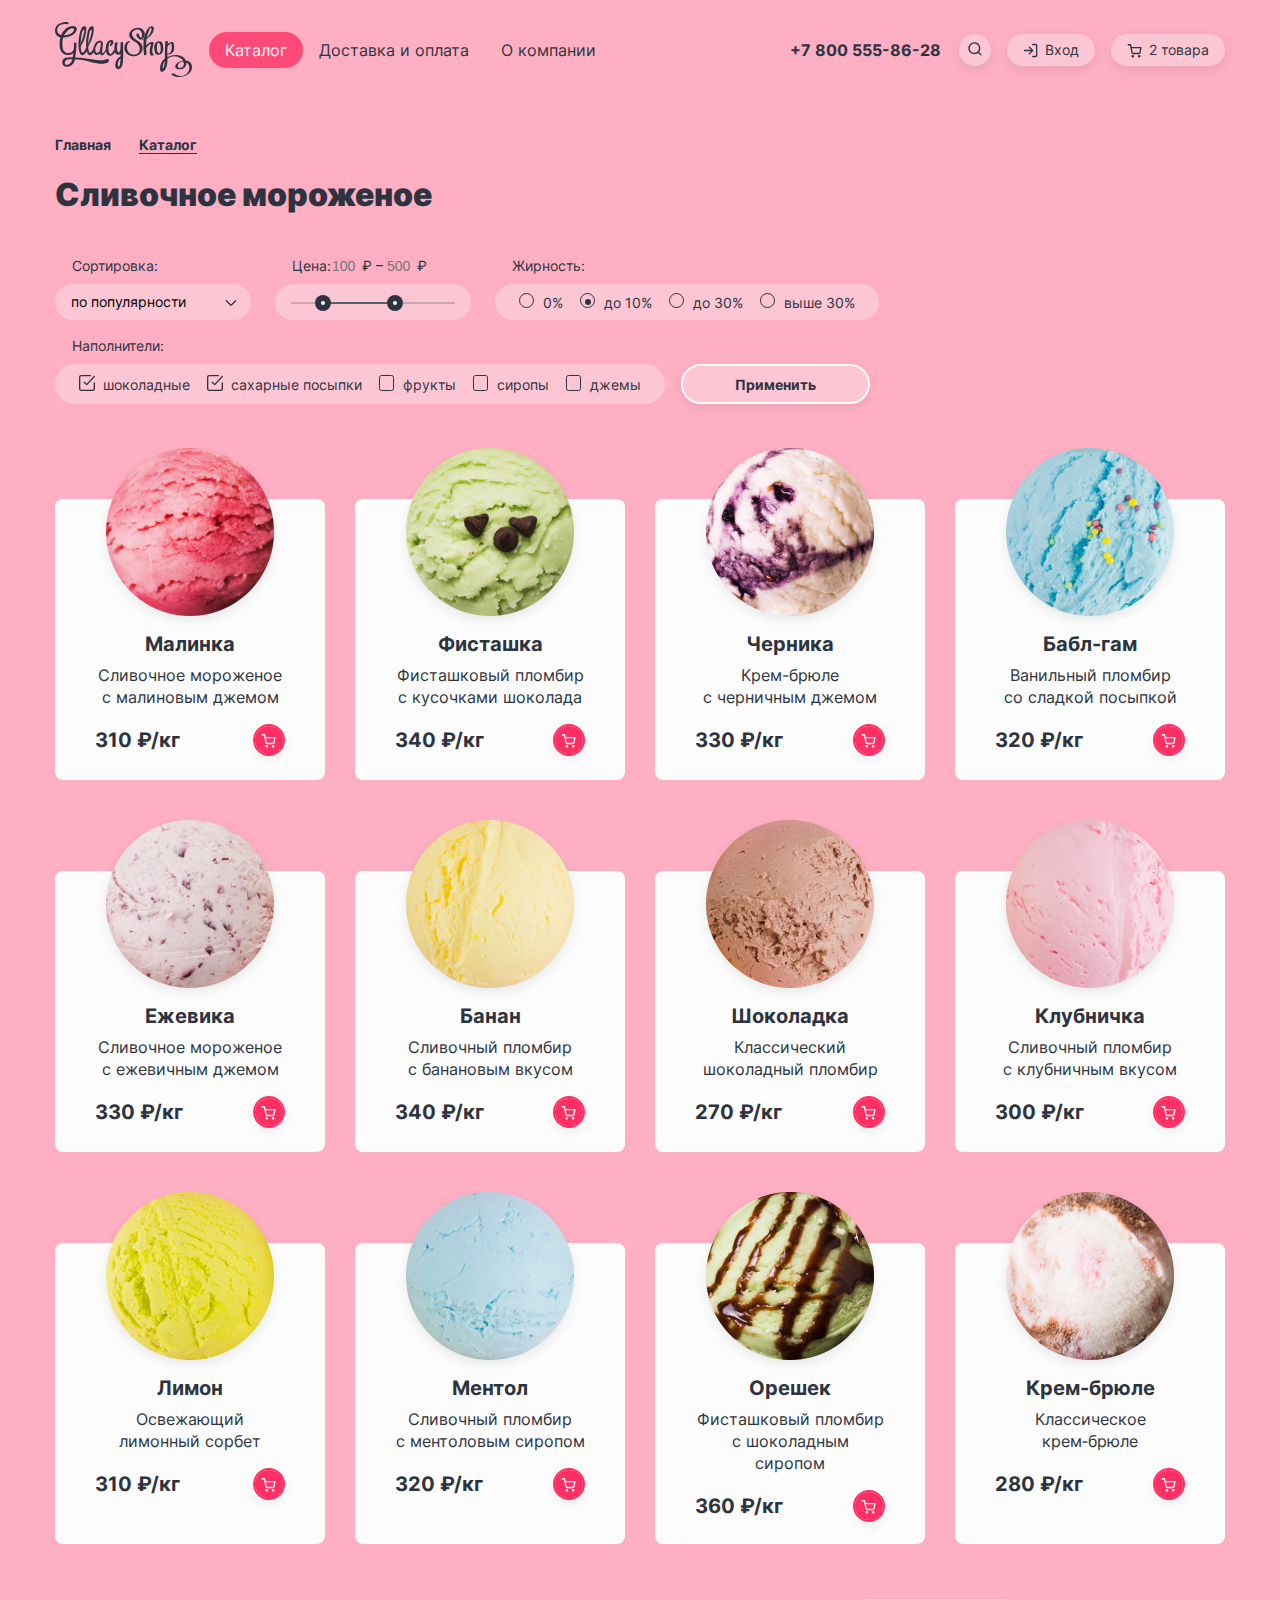
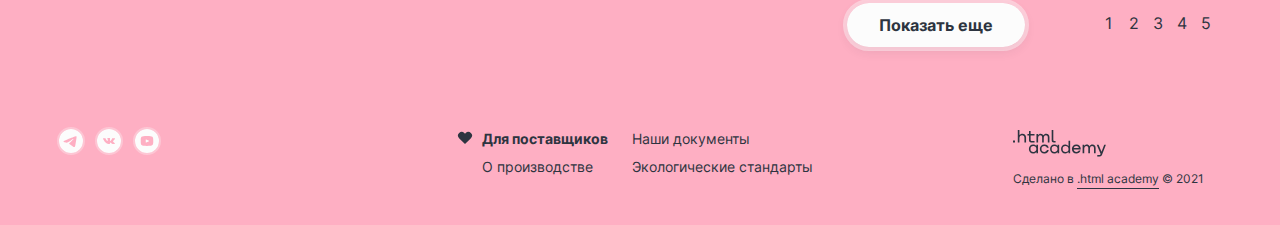
==== commit 32942df9: "pagination-css" ====
--- a/catalog.html
+++ b/catalog.html
@@ -451,7 +451,7 @@
               </div>
             </li>
             <li class="catalog-item-button-pagination">
-              <button class="button button-ice-cream-catalog">Показать еще</button>
+              <button class="button button-ice-cream-catalog" type="button">Показать еще</button>
               <ul class="pagination">
                 <li class="pagination-item">
                   <a class="pagination-link">1</a>
--- a/styles/styles.css
+++ b/styles/styles.css
@@ -1130,7 +1130,8 @@
   grid-column: 1/-1;
   display: grid;
   grid-template-columns: repeat(4, 270px);
-  gap: 30px;
+  column-gap: 30px;
+  row-gap: 38px;
   justify-items: center;
 }
 
@@ -1147,7 +1148,7 @@
   position: relative;
   padding: 134px 40px 24px;
   margin: 0;
-  margin-top: 51px;
+  margin-top: 53px;
 }
 
 .popular-ice-cream-item-title {
@@ -1155,7 +1156,8 @@
   font-weight: 700;
   font-size: 20px;
   line-height: 24px;
-  margin-bottom: 12px;
+  margin-bottom: 8px;
+  margin-top: -1px;
 }
 
 .popular-ice-cream-item-text {
@@ -1163,12 +1165,12 @@
   font-size: 16px;
   line-height: 22px;
   text-align: center;
-  margin-bottom: 13px;
+  margin-bottom: 17px;
 }
 
 .popular-ice-cream-item-image {
   position: absolute;
-  top: -49px;
+  top: -51px;
 }
 
 .price {
@@ -1185,11 +1187,18 @@
 }
 
 .basket-item-button {
-  width: 32px;
-  min-height: 32px;
+  width: 28px;
+  min-height: 28px;
   border-radius: 26px;
+  outline: 2px solid #FF2F64;
   padding: 0;
   padding-top: 4px;
+  margin-top: 1px;
+  margin-right: 2px;
+}
+
+.basket-item-button:hover {
+  outline: 2px solid #FF2F64;
 }
 
 /* main-about-us */
@@ -1696,6 +1705,7 @@
 .catalog-filter-block {
   display: flex;
   flex-direction: column;
+  margin-bottom: 26px;
 }
 
 .inner-header {
@@ -2081,3 +2091,43 @@
 .catalog-filter-button:disabled {
   opacity: 0.4;
 }
+
+/* ice-cream-catalog */
+
+.catalog-item-button-pagination {
+  grid-column: 1/-1;
+  display: flex;
+  width: 100%;
+  justify-content: flex-end;
+  margin: 21px 0 41px;
+}
+
+.pagination {
+  display: flex;
+  width: 200px;
+  list-style-type: none;
+  justify-content: flex-end;
+  margin: 0;
+  padding: 0;
+}
+
+.pagination-item {
+  display: flex;
+  width: 24px;
+  min-height: 24px;
+  border-radius: 50%;
+  justify-content: center;
+  align-items: center;
+  cursor: pointer;
+}
+
+.pagination-link {
+  font-weight: 400;
+  font-size: 16px;
+  line-height: 20px;
+  width: 24px;
+  border-radius: 50%;
+  min-height: 24px;
+  color: #2D3440;
+  text-decoration: none;
+}
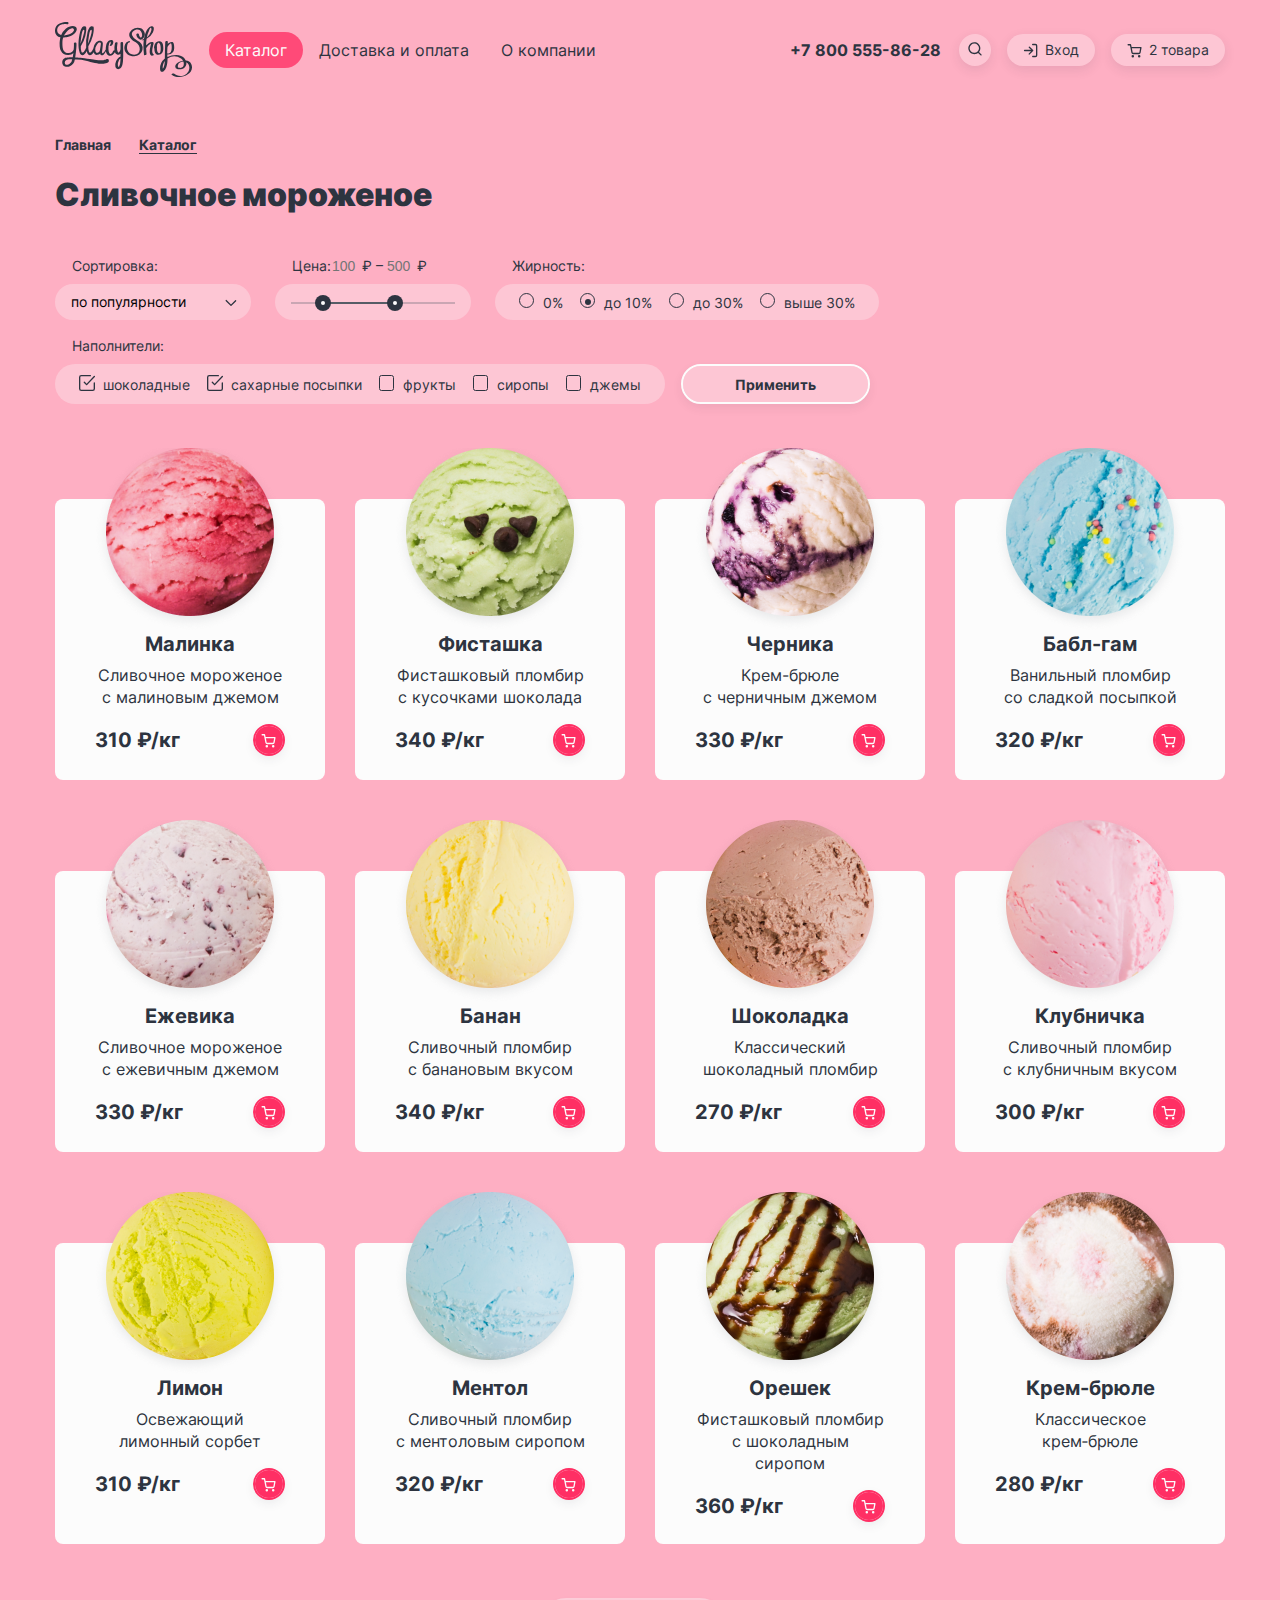
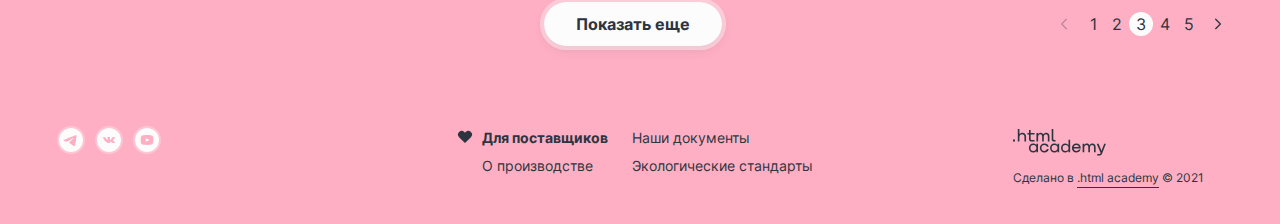
==== commit e3845187: "pagination-pixel-perfect" ====
--- a/catalog.html
+++ b/catalog.html
@@ -453,20 +453,26 @@
             <li class="catalog-item-button-pagination">
               <button class="button button-ice-cream-catalog" type="button">Показать еще</button>
               <ul class="pagination">
+                <li class="pagination-item pagination-item-button">
+                  <button class="pagination-button pagination-button-less pagination-item-button-current" type="button"></button>
+                </li>
                 <li class="pagination-item">
-                  <a class="pagination-link">1</a>
+                  <a class="pagination-link" href="#">1</a>
                 </li>
                 <li class="pagination-item">
                   <a class="pagination-link" href="#">2</a>
                 </li>
                 <li class="pagination-item">
-                  <a class="pagination-link pagination-current" href="#">3</a>
+                  <a class="pagination-link pagination-link-current" href="#">3</a>
                 </li>
                 <li class="pagination-item">
                   <a class="pagination-link" href="#">4</a>
                 </li>
                 <li class="pagination-item">
                   <a class="pagination-link" href="#">5</a>
+                </li>
+                <li class="pagination-item pagination-item-button">
+                  <button class="pagination-button pagination-button-more" type="button"></button>
                 </li>
               </ul>
             </li>
--- a/styles/styles.css
+++ b/styles/styles.css
@@ -99,14 +99,16 @@
   box-shadow: 0 4px 15px rgba(133, 133, 133, 0.15);
 }
 
-.button:active,
+.button:active {
+  outline: 2px solid #2D3440;
+  background-color: #FCFCFC;
+  box-shadow: 0 4px 12px rgba(45, 52, 64, 0.1);
+}
+
 .button:focus-visible {
   outline: 2px solid #2D3440;
+  background-color: rgba(252, 252, 252, 0.5);
   box-shadow: 0 4px 12px rgba(45, 52, 64, 0.1);
-}
-
-.button:focus-visible {
-  background-color: rgba(252, 252, 252, 0.5);
 }
 
 .button:invalid {
@@ -2099,7 +2101,7 @@
   display: flex;
   width: 100%;
   justify-content: flex-end;
-  margin: 21px 0 41px;
+  margin: 20px 0 41px;
 }
 
 .pagination {
@@ -2109,6 +2111,8 @@
   justify-content: flex-end;
   margin: 0;
   padding: 0;
+  margin-left: 303px;
+  position: relative;
 }
 
 .pagination-item {
@@ -2118,7 +2122,9 @@
   border-radius: 50%;
   justify-content: center;
   align-items: center;
+  text-align: center;
   cursor: pointer;
+  box-sizing: border-box;
 }
 
 .pagination-link {
@@ -2128,6 +2134,62 @@
   width: 24px;
   border-radius: 50%;
   min-height: 24px;
+  padding-top: 2px;
   color: #2D3440;
   text-decoration: none;
-}
+  box-sizing: border-box;
+}
+
+.pagination-button {
+  min-width: 24px;
+  height: 24px;
+  border-radius: 50%;
+  background-image: url(../images/Arrow-right-icon.svg);
+  background-repeat: no-repeat;
+  background-position: center;
+  background-color: inherit;
+  border: none;
+  cursor: pointer;
+}
+
+.pagination-button-less {
+  transform: rotate(180deg);
+  margin-right: 8px;
+}
+
+.pagination-button-more {
+  margin-left: 8px;
+}
+
+.pagination-item-button-current {
+  opacity: 0.3;
+}
+
+.pagination-link:hover,
+.pagination-button:hover {
+  background-color: rgba(252, 252, 252, 0.5);
+}
+
+.pagination-link:active,
+.pagination-button:active {
+  background-color: rgba(252, 252, 252, 0.5);
+  outline: 1px solid #FCFCFC;
+}
+
+.pagination-link:focus-visible,
+.pagination-button:focus-visible {
+  background-color: rgba(252, 252, 252, 0.3);
+  outline: 1px solid #2D3440;
+}
+
+.pagination-link-current {
+  background-color: #FCFCFC;
+}
+
+.pagination-item-button-current:hover,
+.pagination-item-button-current:active,
+.pagination-item-button-current:focus-visible {
+  outline: 1px solid transparent;
+  background-color: #FEAFC3;
+  cursor: auto;
+}
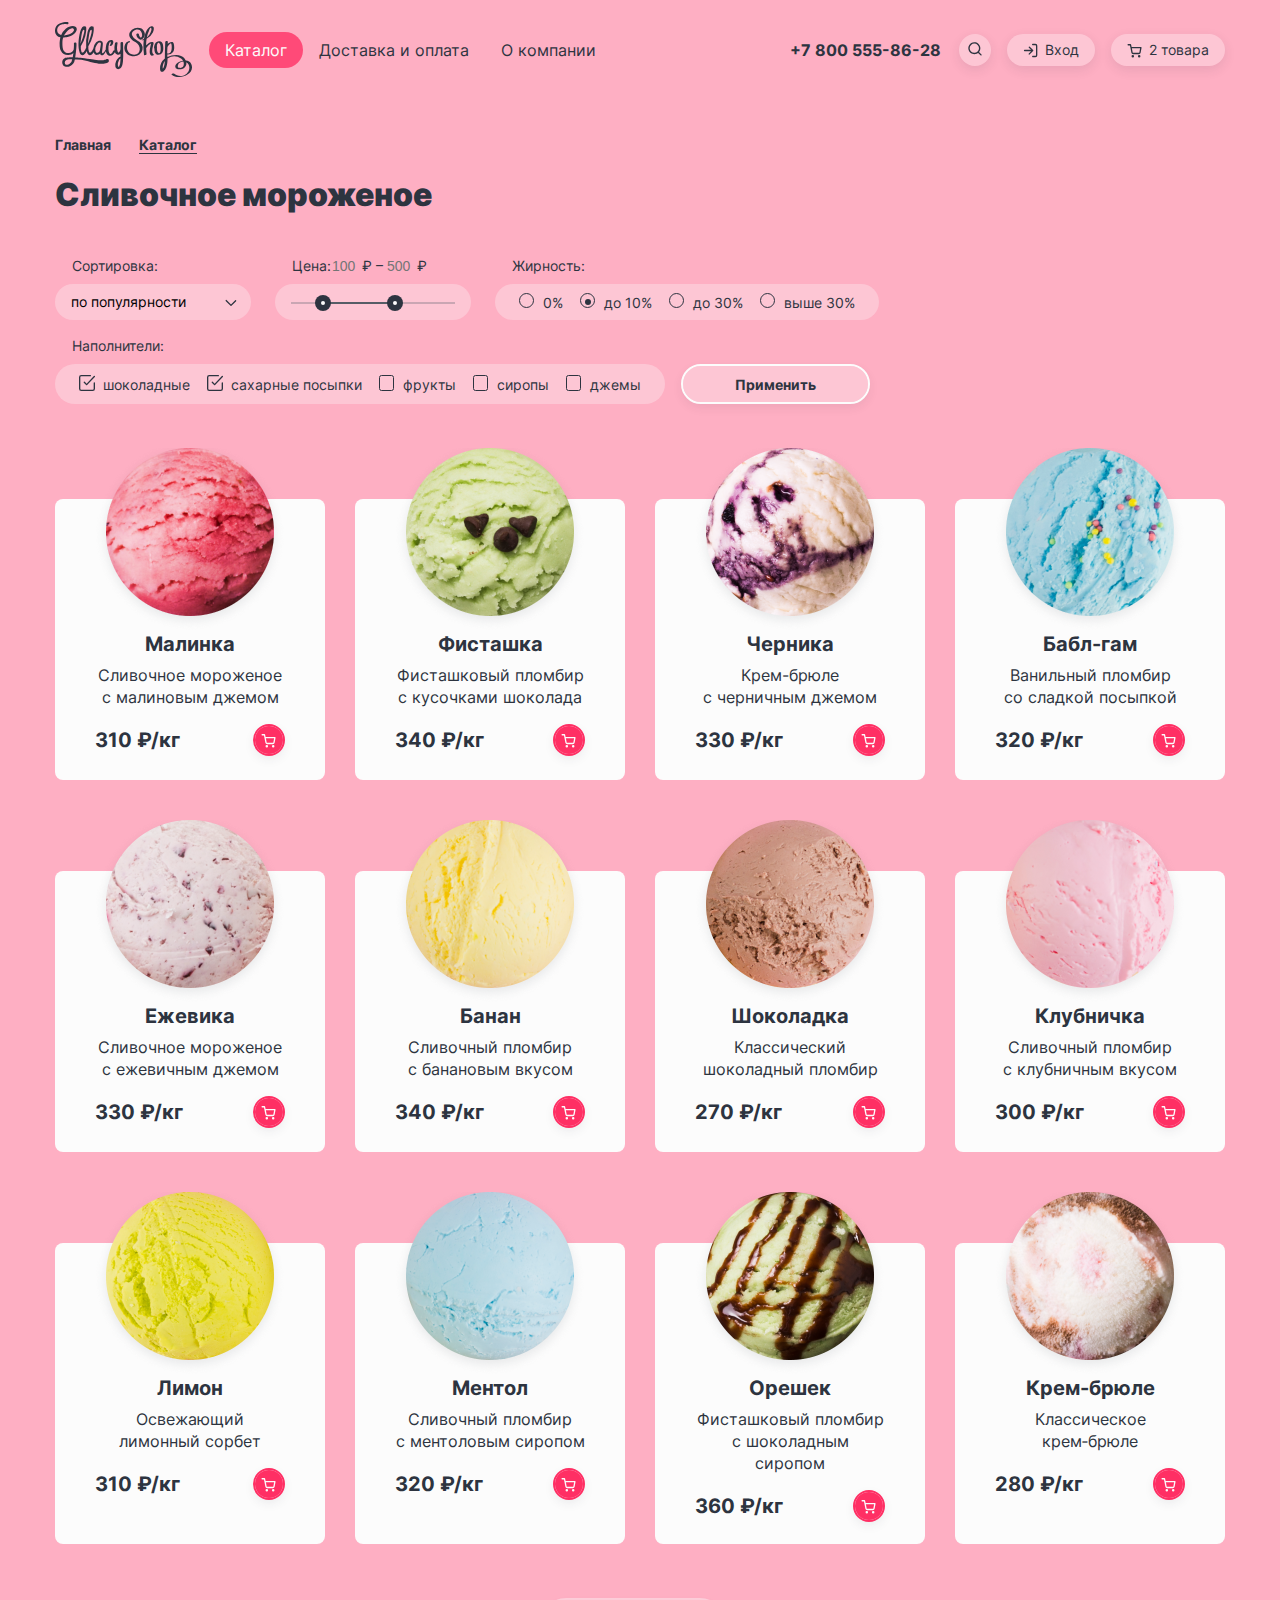
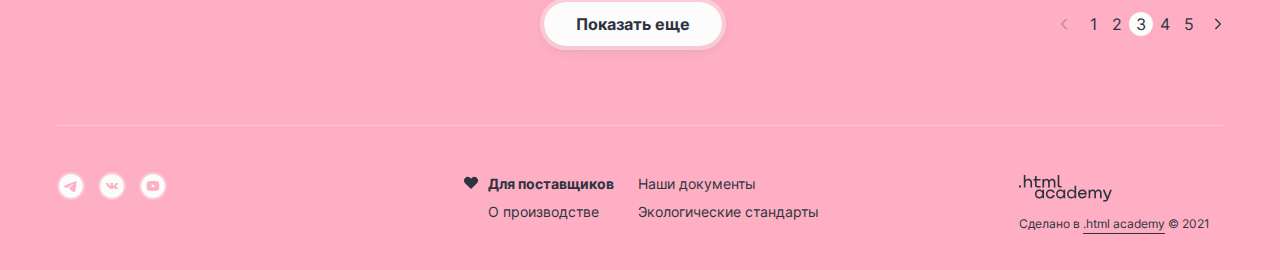
==== commit 1621ad54: "footer-catalog-pixel-perfect" ====
--- a/catalog.html
+++ b/catalog.html
@@ -479,7 +479,7 @@
           </ul>
         </section>
       </main>
-      <footer class="main-footer">
+      <footer class="main-footer catalog-footer">
         <ul class="social-list footer-social-list">
           <h2 class="visually-hidden">Социальные сети</h2>
           <li class="social-item">
--- a/styles/styles.css
+++ b/styles/styles.css
@@ -958,7 +958,7 @@
   list-style-type: none;
   display: grid;
   grid-template-columns: repeat(3, min-content);
-  column-gap: 16px;
+  column-gap: 19px;
   position: absolute;
   bottom: 0;
   right: 0;
@@ -2193,3 +2193,21 @@
   background-color: #FEAFC3;
   cursor: auto;
 }
+
+/* catalog-footer */
+
+.catalog-footer {
+  min-width: 153px;
+  margin-top: 40px;
+  padding-top: 44px;
+  position: relative;
+}
+
+.catalog-footer::before {
+  content: "";
+  position: absolute;
+  width: 100%;
+  height: 1px;
+  top: -2px;
+  background-color: rgba(252, 252, 252, 0.3);
+}
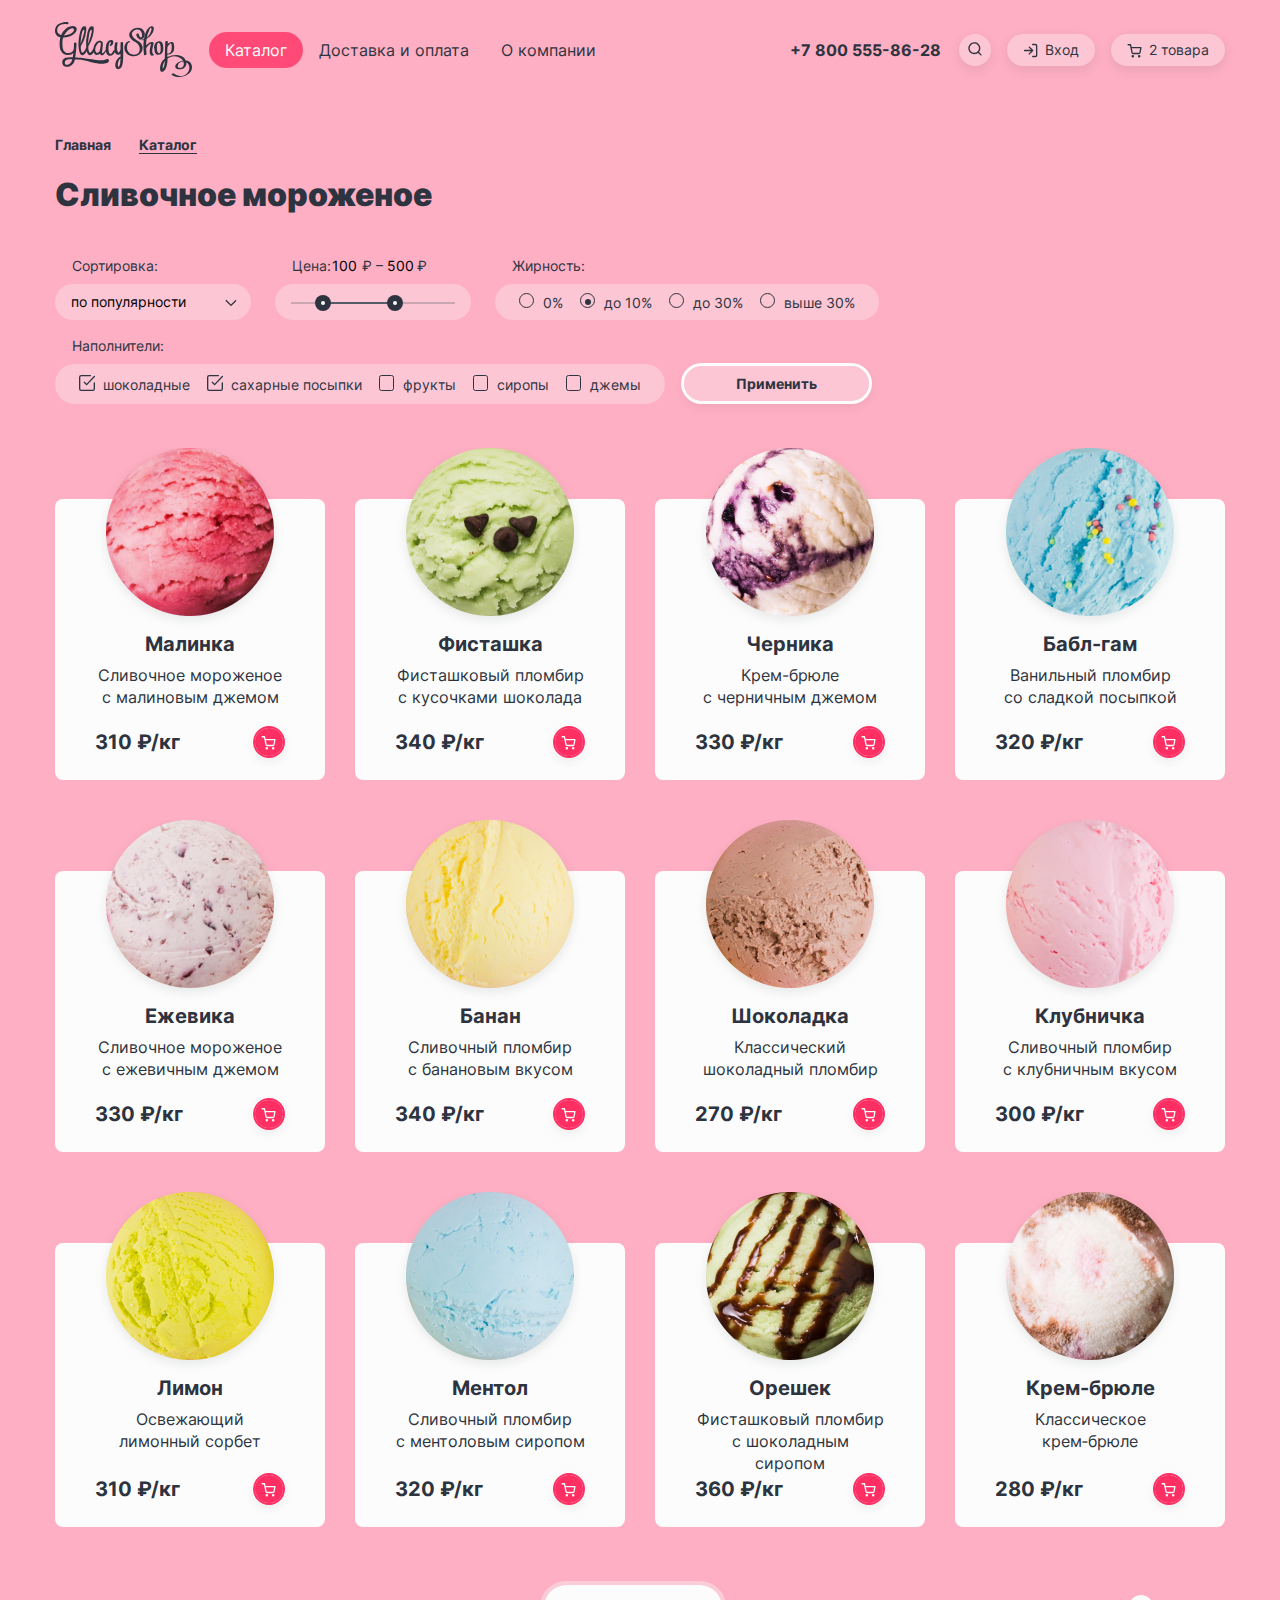
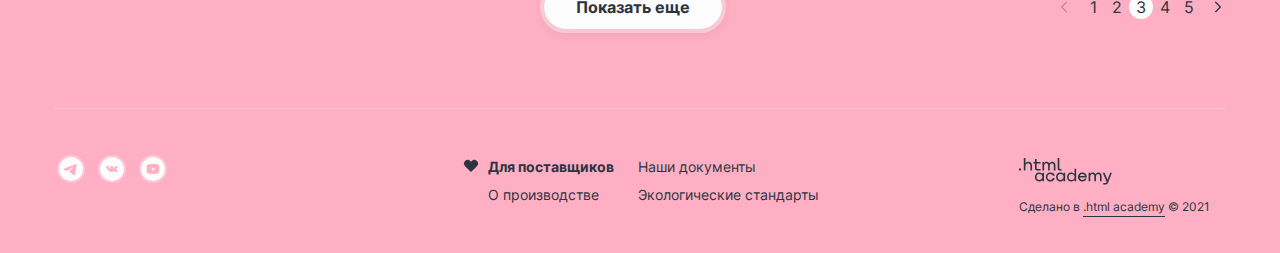
==== commit d201169d: "Merge pull request #7 from NataliZin85/catalog" ====
--- a/catalog.html
+++ b/catalog.html
@@ -168,7 +168,7 @@
                 <a class="breadcrumbs-link" href="index.html">Главная</a>
               </li>
               <li class="breadcrumbs-item">
-                <a class="breadcrumbs-link breadcrumbs-link-current" href="#">Каталог</a>
+                <a class="breadcrumbs-link breadcrumbs-link-current" >Каталог</a>
               </li>
             </ul>
           </header>
@@ -186,9 +186,9 @@
               <fieldset class="catalog-filter-group catalog-filter-price-group">
                 <legend class="catalog-filter-title catalog-filter-title-price">Цена:</legend>
                 <div class="catalog-filter-price-range">
-                  <input class="catalog-filter-price-range-field" type="number" name="product-price" placeholder="100"
+                  <input class="catalog-filter-price-range-field" type="number" name="product-price" value="100"
                     id="from"><label class="catalog-filter-price-range-label" for="from">₽ &ndash;&nbsp;</label>
-                  <input class="catalog-filter-price-range-field" type="number" name="product-price" placeholder="500"
+                  <input class="catalog-filter-price-range-field" type="number" name="product-price" value="500"
                     id="to"><label class="catalog-filter-price-range-label" for="to">₽</label>
                 </div>
                 <div class="range-scale">
@@ -230,23 +230,23 @@
                 <legend class="catalog-filter-title">Наполнители:</legend>
                 <div class="control-field control-field-checkbox">
                   <label class="control">
-                    <input class="visually-hidden control-input" type="checkbox" name="control-pool" checked>
+                    <input class="visually-hidden control-input" type="checkbox" name="control-chocolate" checked>
                     <span class="control-label control-mark-checkbox">шоколадные</span>
                   </label>
                   <label class="control">
-                    <input class="visually-hidden control-input" type="checkbox" name="control-carpark" checked>
+                    <input class="visually-hidden control-input" type="checkbox" name="control-sugar-sprinkles" checked>
                     <span class="control-label control-mark-checkbox">сахарные посыпки</span>
                   </label>
                   <label class="control">
-                    <input class="visually-hidden control-input" type="checkbox" name="control-wi-fi">
+                    <input class="visually-hidden control-input" type="checkbox" name="control-fruits">
                     <span class="control-label control-mark-checkbox">фрукты</span>
                   </label>
                   <label class="control">
-                    <input class="visually-hidden control-input" type="checkbox" name="control-wi-fi">
+                    <input class="visually-hidden control-input" type="checkbox" name="control-syrups">
                     <span class="control-label control-mark-checkbox">сиропы</span>
                   </label>
                   <label class="control">
-                    <input class="visually-hidden control-input" type="checkbox" name="control-wi-fi">
+                    <input class="visually-hidden control-input" type="checkbox" name="control-jams">
                     <span class="control-label control-mark-checkbox">джемы</span>
                   </label>
                 </div>
--- a/styles/styles.css
+++ b/styles/styles.css
@@ -39,11 +39,11 @@
   color: #2D3440;
 }
 
-body .body-blue {
+.body-blue {
   background-color: #69A9FF;
 }
 
-body .body-orange {
+.body-orange {
   background-color: #FCC850;
 }
 
@@ -131,7 +131,7 @@
 .logo-link {
   margin-top: 1px;
   text-decoration: none;
-  cursor: auto;
+  pointer-events: none;
 }
 
 .logo-link-catalog {
@@ -812,18 +812,18 @@
   list-style-type: none;
   padding: 0;
   margin: 0;
-  display: none;
-}
-
-.slider-current {
-  display: flex;
-  flex-direction: column;
-  justify-content: flex-start;
 }
 
 .slider-item {
   min-height: 552px;
   position: relative;
+  display: none;
+}
+
+.slider-current {
+  display: flex;
+  flex-direction: column;
+  justify-content: flex-start;
 }
 
 .slider-title {
@@ -890,6 +890,10 @@
   background-color: #FCDC92;
 }
 
+.slider-image {
+  z-index: -1;
+}
+
 .slider-image-small {
   opacity: 0.4;
   margin-top: 182px;
@@ -909,12 +913,13 @@
 
 .slider-link-item-button {
   margin-left: 70px;
+  width: 139px;
 }
 
 .slider-pagination {
   display: grid;
-  grid-template-columns: 12px 12px 12px;
-  gap: 8px;
+  grid-template-columns: 10px 10px 10px;
+  gap: 10px;
   margin: 0;
   padding: 0;
   position: absolute;
@@ -923,34 +928,43 @@
   list-style-type: none;
 }
 
+.slider-pagination-item {
+  display: block;
+  box-sizing: border-box;
+}
+
 .slider-pagination-button {
   display: block;
-  width: 12px;
-  height: 12px;
+  box-sizing: border-box;
+  width: 10px;
+  height: 10px;
   border-radius: 50%;
-  background: #FCFCFC;
-  opacity: 0.3;
+  background: rgb(252, 252, 252, 0.3);
+  outline: 2px solid rgb(252, 252, 252, 0.3);
   border: none;
   cursor: pointer;
 }
 
 .slider-pagination-button-current {
-  opacity: 1;
+  background: rgb(252, 252, 252, 1);
+  outline: 2px solid rgb(252, 252, 252, 1);
 }
 
 .slider-pagination-button:hover,
 .slider-pagination-button-current:hover {
-  opacity: 0.3;
+  background: rgb(252, 252, 252, 0.3);
   outline: 2px solid rgb(252, 252, 252, 1);
 }
 
 .slider-pagination-button:active,
 .slider-pagination-button-current:active {
-  opacity: 0.3;
+  background: rgb(252, 252, 252, 0.5);
+  outline: 2px solid rgb(252, 252, 252, 0.5);
 }
 
 .slider-pagination-button:focus-visible,
 .slider-pagination-button-current:focus-visible {
+  background: rgba(252, 252, 252, 0.3);
   outline: 2px solid #2D3440;
 }
 
@@ -996,7 +1010,8 @@
 
 .social-item:focus-within {
   background-color: #2D3440;
-  outline: 3px solid #2D3440;
+  outline: 2px solid #2D3440;
+  outline-offset: 2px;
   border-radius: 24px;
   border: none;
 }
@@ -1004,22 +1019,25 @@
 .slider-buttons {
   display: flex;
   justify-content: space-between;
-  width: 350px;
-  position: absolute;
-  top: 256px;
-  left: 543px;
+  width: 348px;
+  position: absolute;
+  top: 257px;
+  left: 544px;
 }
 
 .slider-button {
   display: block;
   align-items: center;
-  width: 38px;
-  height: 38px;
+  width: 36px;
+  height: 36px;
   background-color: rgba(252, 252, 252, 0.3);
   color: #FCFCFC;
   border: none;
   outline: 2px solid #FCFCFC;
   border-radius: 26px;
+  padding: 0;
+  padding-left: 3px;
+  padding-top: 2px;
   cursor: pointer;
 }
 
@@ -1063,15 +1081,13 @@
   padding: 0;
   grid-column: 1/-1;
   display: grid;
-  grid-template-columns: repeat(4, 270px);
-  column-gap: 30px;
-  justify-items: center;
+  grid-template-columns: repeat(2, 570px);
+  gap: 30px;
 }
 
 .promotion-item {
   display: flex;
   flex-direction: column;
-  justify-content: space-between;
   align-items: flex-start;
   box-sizing: border-box;
   width: 570px;
@@ -1084,11 +1100,11 @@
 }
 
 .promotion-item:nth-child(1) {
-  grid-column: 1/3;
+  grid-column: 1/2;
 }
 
 .promotion-item:nth-child(2n) {
-  grid-column: 3/-1;
+  grid-column: 2/-1;
 }
 
 .promotion-item-title {
@@ -1096,6 +1112,7 @@
   font-weight: 700;
   font-size: 24px;
   line-height: 30px;
+  margin-bottom: 28px;
 }
 
 .promotion-item-text {
@@ -1103,6 +1120,7 @@
   margin: 0;
   font-size: 16px;
   line-height: 22px;
+  margin-bottom: 28px;
 }
 
 .promotion-item-image {
@@ -1167,7 +1185,6 @@
   font-size: 16px;
   line-height: 22px;
   text-align: center;
-  margin-bottom: 17px;
 }
 
 .popular-ice-cream-item-image {
@@ -1186,6 +1203,7 @@
   justify-content: space-between;
   align-items: center;
   min-width: 190px;
+  margin-top: auto;
 }
 
 .basket-item-button {
@@ -1208,7 +1226,9 @@
 .main-about-us {
   grid-column: 1/-1;
   background-image: url(../images/background-about-us.jpg);
-  background-position: 0 0, center;
+  background-position: top, 100%;
+  background-repeat: no-repeat;
+  background-color: rgb(238, 225, 192);
   border-radius: 16px;
   padding: 24px;
 }
@@ -1276,6 +1296,7 @@
   display: grid;
   grid-template-columns: repeat(2, 570px);
   column-gap: 30px;
+  align-items: start;
 }
 
 .section-item {
@@ -1289,8 +1310,8 @@
 }
 
 .blog-link {
-  background-image: url(../images/blog-link-background.jpg);
-  background-position: 100%;
+  background-image: url(../images/background-blog-link.jpg);
+  background-position: top, 100%;
   background-repeat: no-repeat;
   padding: 33px;
 }
@@ -1325,8 +1346,10 @@
 
 .subscription {
   padding: 6px;
-  background-image: url(../images/subscription-background.jpg);
-  background-position: 100%;
+  background-image: url(../images/background-subscription.jpg);
+  background-position: top, 100%;
+  background-repeat: no-repeat;
+  background-color: #FCFCFC;
 }
 
 .subscription-container {
@@ -1384,11 +1407,12 @@
   grid-template-columns: repeat(2, 500px);
   grid-template-rows: repeat(2, max-content);
   grid-column: 1/-1;
+  align-items: start;
   column-gap: 7px;
   background-color: #FCFCFC;
-  background-image: url(../images/delivery-background.jpg);
+  background-image: url(../images/background-delivery.jpg);
   background-repeat: no-repeat;
-  background-position: 100%;
+  background-position: top, 100%;
   min-height: 534px;
   border-radius: 16px;
   padding: 65px;
@@ -1553,10 +1577,10 @@
   display: flex;
   flex-direction: column;
   grid-column: 1/-1;
-  background-color: #edd5d5;
-  background-image: url(../images/contact-us-background.jpg);
+  background-color: rgba(206, 192, 195, 0.5);
+  background-image: url(../images/background-contact-us.jpg);
   background-repeat: no-repeat;
-  background-position: 100%;
+  background-position: top, 100%;
   min-height: 492px;
   border-radius: 16px;
   padding: 64px;
@@ -1751,6 +1775,7 @@
 
 .breadcrumbs-link-current {
   border-bottom: 1px solid #2D3440;
+  pointer-events: none;
 }
 
 .breadcrumbs-link:hover {
@@ -1840,18 +1865,15 @@
   border: none;
   width: 30px;
   padding: 0;
-  appearance: textfield;
-}
-
-.catalog-filter-price-range-field:focus-visible {
-  outline: transparent;
-}
-
-.catalog-filter-price-range-field::placeholder {
   font: inherit;
   font-weight: 400;
   font-size: 14px;
   line-height: 20px;
+  appearance: textfield;
+}
+
+.catalog-filter-price-range-field:focus-visible {
+  outline: transparent;
 }
 
 .catalog-filter-price-range-field::-webkit-outer-spin-button,
@@ -2063,13 +2085,13 @@
 
 .catalog-filter-button {
   width: 185px;
-  height: 36px;
+  height: 35px;
   margin-top: 30px;
-  padding: 9px 32px;
+  padding: 8px 32px;
   background: rgba(252, 252, 252, 0.3);
-  outline: 2px solid #FCFCFC;
+  outline: 3px solid #FCFCFC;
   border-radius: 20px;
-  margin-left: -6px;
+  margin-left: -5px;
   font-weight: 700;
   font-size: 14px;
   line-height: 20px;
@@ -2077,7 +2099,7 @@
 
 .catalog-filter-button:hover {
   background: #FCFCFC;
-  outline: 2px solid rgba(252, 252, 252, 0.3);
+  outline: 3px solid rgba(252, 252, 252, 0.3);
 }
 
 .catalog-filter-button:active {
@@ -2087,7 +2109,7 @@
 
 .catalog-filter-button:focus-visible {
   background: rgba(252, 252, 252, 0.3);
-  outline: 2px solid #2D3440;
+  outline: 3px solid #2D3440;
 }
 
 .catalog-filter-button:disabled {
@@ -2211,3 +2233,111 @@
   top: -2px;
   background-color: rgba(252, 252, 252, 0.3);
 }
+
+/* modal */
+
+.modal-container {
+  position: fixed;
+  top: 0;
+  left: 0;
+  display: none;
+  width: 100%;
+  height: 100%;
+  background-color: rgb(45, 52, 64, 0.3);
+  z-index: 10;
+}
+
+.modal {
+  position: relative;
+  margin: 10% auto auto;
+  padding: 65px 64px 66px;
+  background-color: #FCFCFC;
+  box-shadow: 0 15px 40px rgba(45, 52, 64, 0.12);
+  border-radius: 8px;
+  z-index: 20;
+}
+
+.modal-feedback {
+  width: 570px;
+  display: block;
+  box-sizing: border-box;
+}
+
+.modal-content {
+  display: flex;
+  flex-direction: column;
+}
+
+.modal-close-button {
+  position: absolute;
+  padding: 0;
+  top: 32px;
+  right: 32px;
+  width: 20px;
+  height: 20px;
+  background-color: inherit;
+  border: none;
+  cursor: pointer;
+}
+
+.modal-close-button::before,
+.modal-close-button::after {
+  position: absolute;
+  top: auto;
+  left: 3.5px;
+  width: 13px;
+  height: 1.5px;
+  background-color: #242424;
+  content: "";
+}
+
+.modal-close-button:before {
+  transform: rotate(45deg);
+}
+
+.modal-close-button::after {
+  transform: rotate(-45deg);
+}
+
+.modal-close-button:hover {
+  opacity: 0.6;
+}
+
+.modal-close-button:active {
+  opacity: 0.3;
+}
+
+.modal-close-button:focus-visible {
+  outline: 2px solid #242424;
+  background-color: #565C66;
+}
+
+.modal-title {
+  margin: 0;
+  margin-bottom: 32px;
+  font-family: inherit;
+  font-style: normal;
+  font-weight: 700;
+  font-size: 24px;
+  line-height: 30px;
+  color: #2D3440;
+}
+
+.search-modal-form {
+  display: flex;
+  flex-direction: column;
+}
+
+.field-modal:not(:last-child) {
+  margin-bottom: 16px;
+}
+
+.feedback-modal-field-content {
+  min-height: 149px;
+}
+
+.feedback-modal-form-button {
+  margin-top: 12px;
+  width: 152px;
+  margin-left: auto;
+}
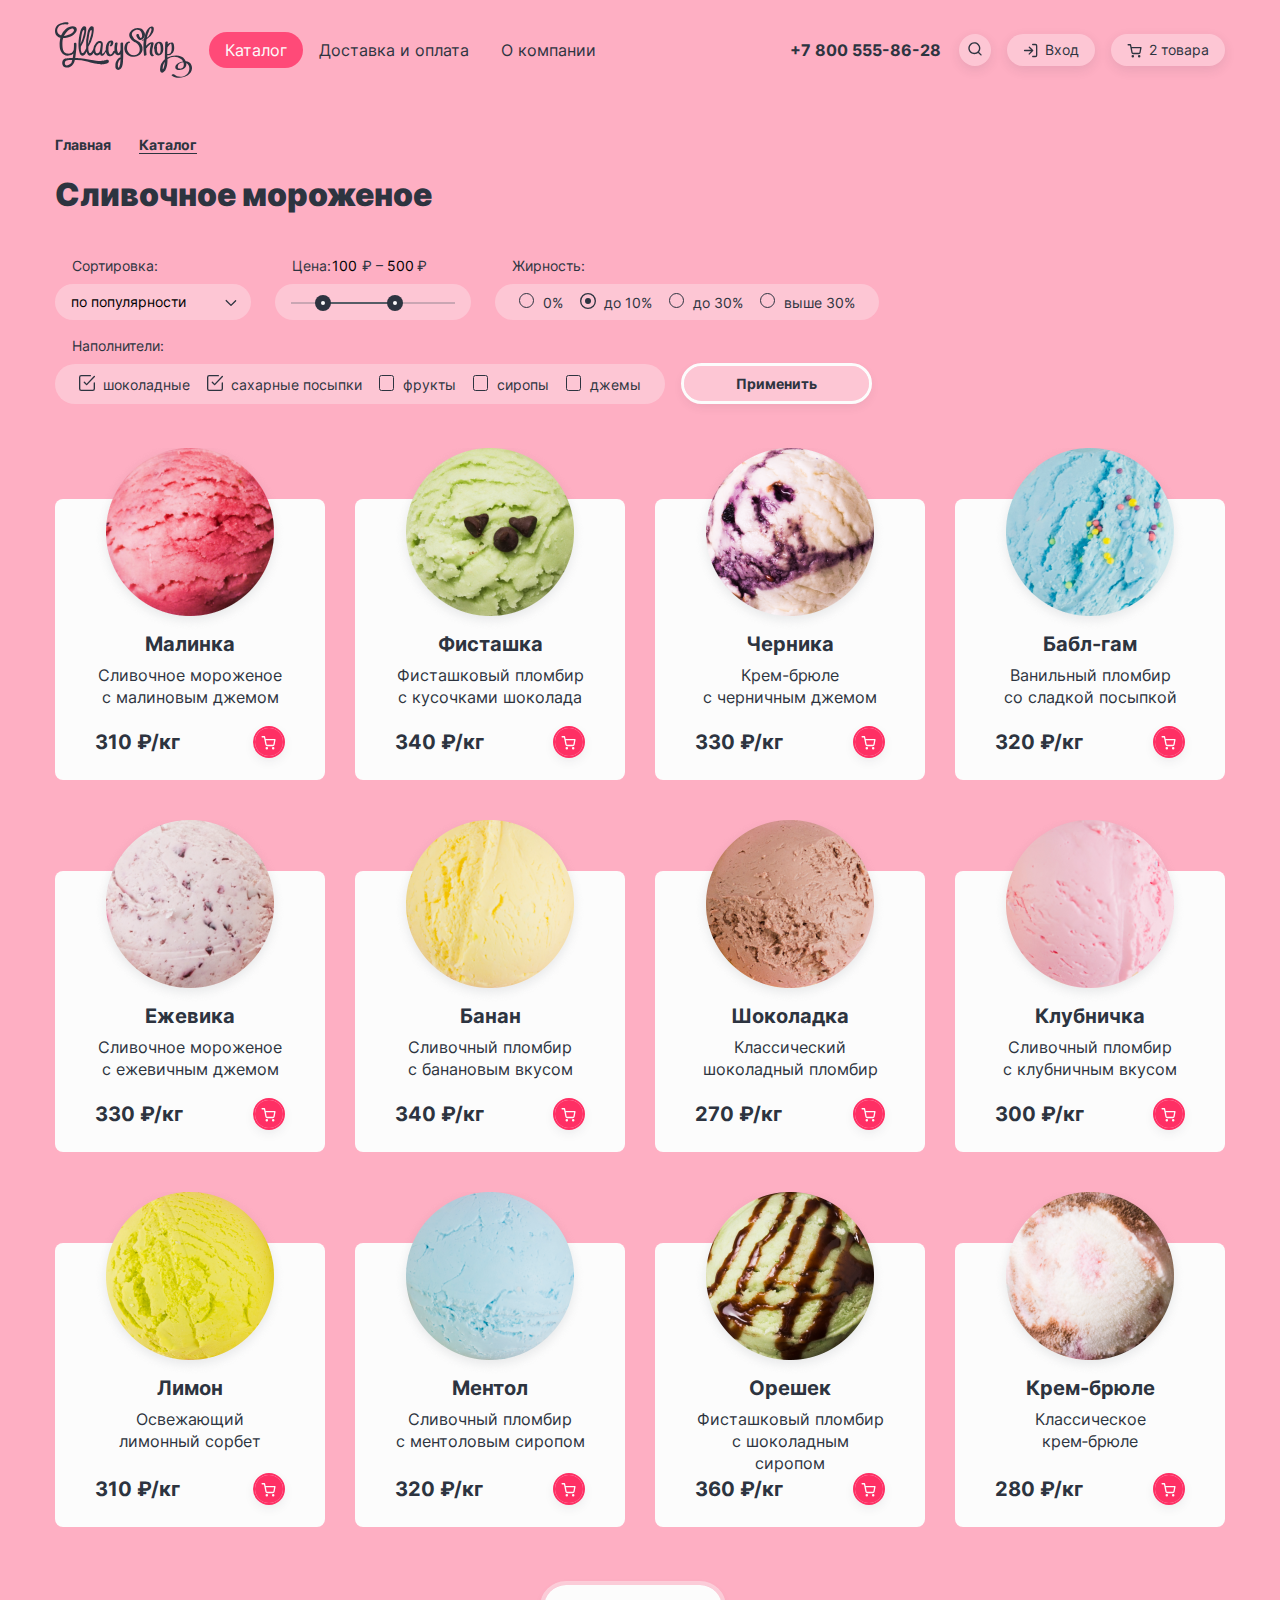
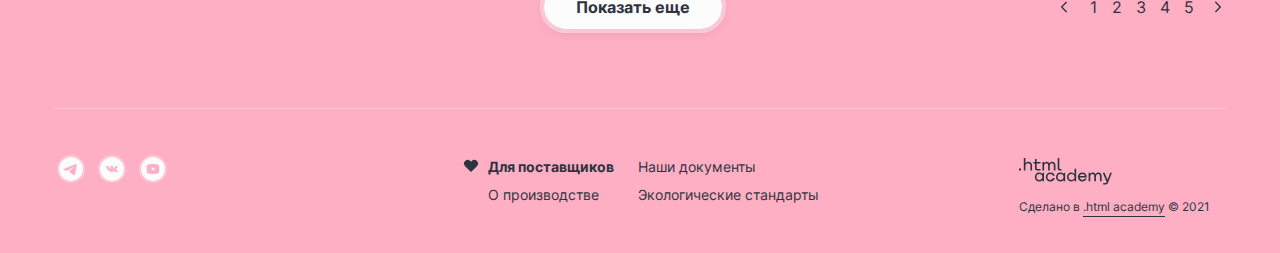
==== commit 9123a322: "Merge pull request #8 from NataliZin85/catalog" ====
--- a/catalog.html
+++ b/catalog.html
@@ -12,7 +12,7 @@
     <div class="wrapper">
       <header class="main-header">
         <a class="logo-link logo-link-catalog" href="index.html">
-          <img class="logo logo-header" src="images/logo-icon.svg" width="137" height="55.72"
+          <img class="logo logo-header" src="images/logo-icon.svg" width="137" height="56"
             alt="Логотип интернет-магазина Глейси.">
         </a>
         <nav class="navigation-menu">
@@ -59,7 +59,7 @@
             </li>
             <li class="navigation-user-item">
               <button class="button button-header search-button" type="submit" value="Найти">
-                <h2 class="visually-hidden">Найти</h2>
+                <span class="visually-hidden">Найти</span>
                 <svg width="16" height="17" viewBox="0 0 16 17" fill="currentColor" xmlns="http://www.w3.org/2000/svg">
                   <path fill-rule="evenodd" clip-rule="evenodd"
                     d="M2.66 8.19a4.67 4.67 0 1 1 9.34 0 4.67 4.67 0 0 1-9.34 0Zm8.42 4.69a6 6 0 1 1 .94-.94l2.45 2.44a.67.67 0 1 1-.94.95l-2.45-2.45Z" />
@@ -266,6 +266,7 @@
               <div class="price-and-button">
                 <b class="price">310 ₽/кг</b>
                 <button class="button button-popover basket-item-button" type="button">
+                  <span class="visually-hidden">Кнопка - добавить в карзину.</span>
                   <svg width="16" height="17" viewBox="0 0 16 17" fill="currentColor"
                     xmlns="http://www.w3.org/2000/svg">
                     <path fill-rule="evenodd" clip-rule="evenodd"
@@ -282,6 +283,7 @@
               <div class="price-and-button">
                 <b class="price">340 ₽/кг</b>
                 <button class="button button-popover basket-item-button" type="button">
+                  <span class="visually-hidden">Кнопка - добавить в карзину.</span>
                   <svg width="16" height="17" viewBox="0 0 16 17" fill="currentColor"
                     xmlns="http://www.w3.org/2000/svg">
                     <path fill-rule="evenodd" clip-rule="evenodd"
@@ -298,6 +300,7 @@
               <div class="price-and-button">
                 <b class="price">330 ₽/кг</b>
                 <button class="button button-popover basket-item-button" type="button">
+                  <span class="visually-hidden">Кнопка - добавить в карзину.</span>
                   <svg width="16" height="17" viewBox="0 0 16 17" fill="currentColor"
                     xmlns="http://www.w3.org/2000/svg">
                     <path fill-rule="evenodd" clip-rule="evenodd"
@@ -314,6 +317,7 @@
               <div class="price-and-button">
                 <b class="price">320 ₽/кг</b>
                 <button class="button button-popover basket-item-button" type="button">
+                  <span class="visually-hidden">Кнопка - добавить в карзину.</span>
                   <svg width="16" height="17" viewBox="0 0 16 17" fill="currentColor"
                     xmlns="http://www.w3.org/2000/svg">
                     <path fill-rule="evenodd" clip-rule="evenodd"
@@ -330,6 +334,7 @@
               <div class="price-and-button">
                 <b class="price">330 ₽/кг</b>
                 <button class="button button-popover basket-item-button" type="button">
+                  <span class="visually-hidden">Кнопка - добавить в карзину.</span>
                   <svg width="16" height="17" viewBox="0 0 16 17" fill="currentColor"
                     xmlns="http://www.w3.org/2000/svg">
                     <path fill-rule="evenodd" clip-rule="evenodd"
@@ -346,6 +351,7 @@
               <div class="price-and-button">
                 <b class="price">340 ₽/кг</b>
                 <button class="button button-popover basket-item-button" type="button">
+                  <span class="visually-hidden">Кнопка - добавить в карзину.</span>
                   <svg width="16" height="17" viewBox="0 0 16 17" fill="currentColor"
                     xmlns="http://www.w3.org/2000/svg">
                     <path fill-rule="evenodd" clip-rule="evenodd"
@@ -362,6 +368,7 @@
               <div class="price-and-button">
                 <b class="price">270 ₽/кг</b>
                 <button class="button button-popover basket-item-button" type="button">
+                  <span class="visually-hidden">Кнопка - добавить в карзину.</span>
                   <svg width="16" height="17" viewBox="0 0 16 17" fill="currentColor"
                     xmlns="http://www.w3.org/2000/svg">
                     <path fill-rule="evenodd" clip-rule="evenodd"
@@ -378,6 +385,7 @@
               <div class="price-and-button">
                 <b class="price">300 ₽/кг</b>
                 <button class="button button-popover basket-item-button" type="button">
+                  <span class="visually-hidden">Кнопка - добавить в карзину.</span>
                   <svg width="16" height="17" viewBox="0 0 16 17" fill="currentColor"
                     xmlns="http://www.w3.org/2000/svg">
                     <path fill-rule="evenodd" clip-rule="evenodd"
@@ -394,6 +402,7 @@
               <div class="price-and-button">
                 <b class="price">310 ₽/кг</b>
                 <button class="button button-popover basket-item-button" type="button">
+                  <span class="visually-hidden">Кнопка - добавить в карзину.</span>
                   <svg width="16" height="17" viewBox="0 0 16 17" fill="currentColor"
                     xmlns="http://www.w3.org/2000/svg">
                     <path fill-rule="evenodd" clip-rule="evenodd"
@@ -410,6 +419,7 @@
               <div class="price-and-button">
                 <b class="price">320 ₽/кг</b>
                 <button class="button button-popover basket-item-button" type="button">
+                  <span class="visually-hidden">Кнопка - добавить в карзину.</span>
                   <svg width="16" height="17" viewBox="0 0 16 17" fill="currentColor"
                     xmlns="http://www.w3.org/2000/svg">
                     <path fill-rule="evenodd" clip-rule="evenodd"
@@ -426,6 +436,7 @@
               <div class="price-and-button">
                 <b class="price">360 ₽/кг</b>
                 <button class="button button-popover basket-item-button" type="button">
+                  <span class="visually-hidden">Кнопка - добавить в карзину.</span>
                   <svg width="16" height="17" viewBox="0 0 16 17" fill="currentColor"
                     xmlns="http://www.w3.org/2000/svg">
                     <path fill-rule="evenodd" clip-rule="evenodd"
@@ -442,6 +453,7 @@
               <div class="price-and-button">
                 <b class="price">280 ₽/кг</b>
                 <button class="button button-popover basket-item-button" type="button">
+                  <span class="visually-hidden">Кнопка - добавить в карзину.</span>
                   <svg width="16" height="17" viewBox="0 0 16 17" fill="currentColor"
                     xmlns="http://www.w3.org/2000/svg">
                     <path fill-rule="evenodd" clip-rule="evenodd"
@@ -454,7 +466,9 @@
               <button class="button button-ice-cream-catalog" type="button">Показать еще</button>
               <ul class="pagination">
                 <li class="pagination-item pagination-item-button">
-                  <button class="pagination-button pagination-button-less pagination-item-button-current" type="button"></button>
+                  <button class="pagination-button pagination-button-before" type="button">
+                    <span class="visually-hidden">Просмотреть предыдущую страницу каталога.</span>
+                  </button>
                 </li>
                 <li class="pagination-item">
                   <a class="pagination-link" href="#">1</a>
@@ -472,7 +486,9 @@
                   <a class="pagination-link" href="#">5</a>
                 </li>
                 <li class="pagination-item pagination-item-button">
-                  <button class="pagination-button pagination-button-more" type="button"></button>
+                  <button class="pagination-button pagination-button-next" type="button">
+                    <span class="visually-hidden">Просмотреть следущую страницу каталога.</span>
+                  </button>
                 </li>
               </ul>
             </li>
@@ -480,8 +496,8 @@
         </section>
       </main>
       <footer class="main-footer catalog-footer">
+        <h2 class="visually-hidden">Социальные сети</h2>
         <ul class="social-list footer-social-list">
-          <h2 class="visually-hidden">Социальные сети</h2>
           <li class="social-item">
             <a class="social-button button-telegram" href="https://t.me/htmlacademy">
               <span class="visually-hidden">Наш Телеграм</span>
@@ -519,8 +535,8 @@
             </a>
           </li>
         </ul>
+        <h2 class="visually-hidden">Ссыслки на полезную информацию.</h2>
         <ul class="footer-menu-list">
-          <h2 class="visually-hidden">Ссыслки на полезную информацию.</h2>
           <li class="footer-menu-item">
             <a class="footer-link footer-link-favourite" href="#">Для поставщиков</a>
           </li>
--- a/styles/styles.css
+++ b/styles/styles.css
@@ -50,10 +50,6 @@
 .body-pink {
   background-color: #FEAFC3;
 }
-
-/* .hidden {
-  display: none;
-} */
 
 .wrapper {
   width: 1170px;
@@ -131,6 +127,9 @@
 .logo-link {
   margin-top: 1px;
   text-decoration: none;
+}
+
+.index-logo-link {
   pointer-events: none;
 }
 
@@ -435,6 +434,7 @@
   right: 16px;
   width: 16px;
   height: 16px;
+  padding: 0;
   opacity: 0.4;
 }
 
@@ -444,6 +444,10 @@
   left: 0;
   width: 16px;
   height: 1px;
+}
+
+.field-search-form::-webkit-search-cancel-button {
+  display: none;
 }
 
 .field-search-form:placeholder-shown~.delete-button-search {
@@ -2015,14 +2019,13 @@
 }
 
 .control-mark-radio::after {
-  content: "";
-  position: absolute;
-  width: 6px;
-  height: 6px;
-  background-color: #2D3440;
+  content: url(../images/radio-button-checked.svg);
+  position: absolute;
+  width: 13px;
+  height: 13px;
+  left: 0;
+  top: -1px;
   border-radius: 50%;
-  top: 4.5px;
-  left: 5.20834px;
   display: none;
 }
 
@@ -2048,7 +2051,8 @@
   top: -1px;
 }
 
-.control-input[type="checkbox"]:checked+.control-mark-checkbox::before {
+.control-input[type="checkbox"]:checked+.control-mark-checkbox::before,
+.control-input[type="radio"]:checked+.control-mark-radio::before {
   display: none;
 }
 
@@ -2063,7 +2067,7 @@
 }
 
 .control-mark-radio:hover::after {
-  background-color: #FCFCFC;
+  content: url(../images/radio-button-checked-hover.svg);
 }
 
 .control-mark-checkbox:hover::after {
@@ -2174,17 +2178,13 @@
   cursor: pointer;
 }
 
-.pagination-button-less {
+.pagination-button-before {
   transform: rotate(180deg);
   margin-right: 8px;
 }
 
-.pagination-button-more {
+.pagination-button-next {
   margin-left: 8px;
-}
-
-.pagination-item-button-current {
-  opacity: 0.3;
 }
 
 .pagination-link:hover,
@@ -2202,18 +2202,6 @@
 .pagination-button:focus-visible {
   background-color: rgba(252, 252, 252, 0.3);
   outline: 1px solid #2D3440;
-}
-
-.pagination-link-current {
-  background-color: #FCFCFC;
-}
-
-.pagination-item-button-current:hover,
-.pagination-item-button-current:active,
-.pagination-item-button-current:focus-visible {
-  outline: 1px solid transparent;
-  background-color: #FEAFC3;
-  cursor: auto;
 }
 
 /* catalog-footer */
